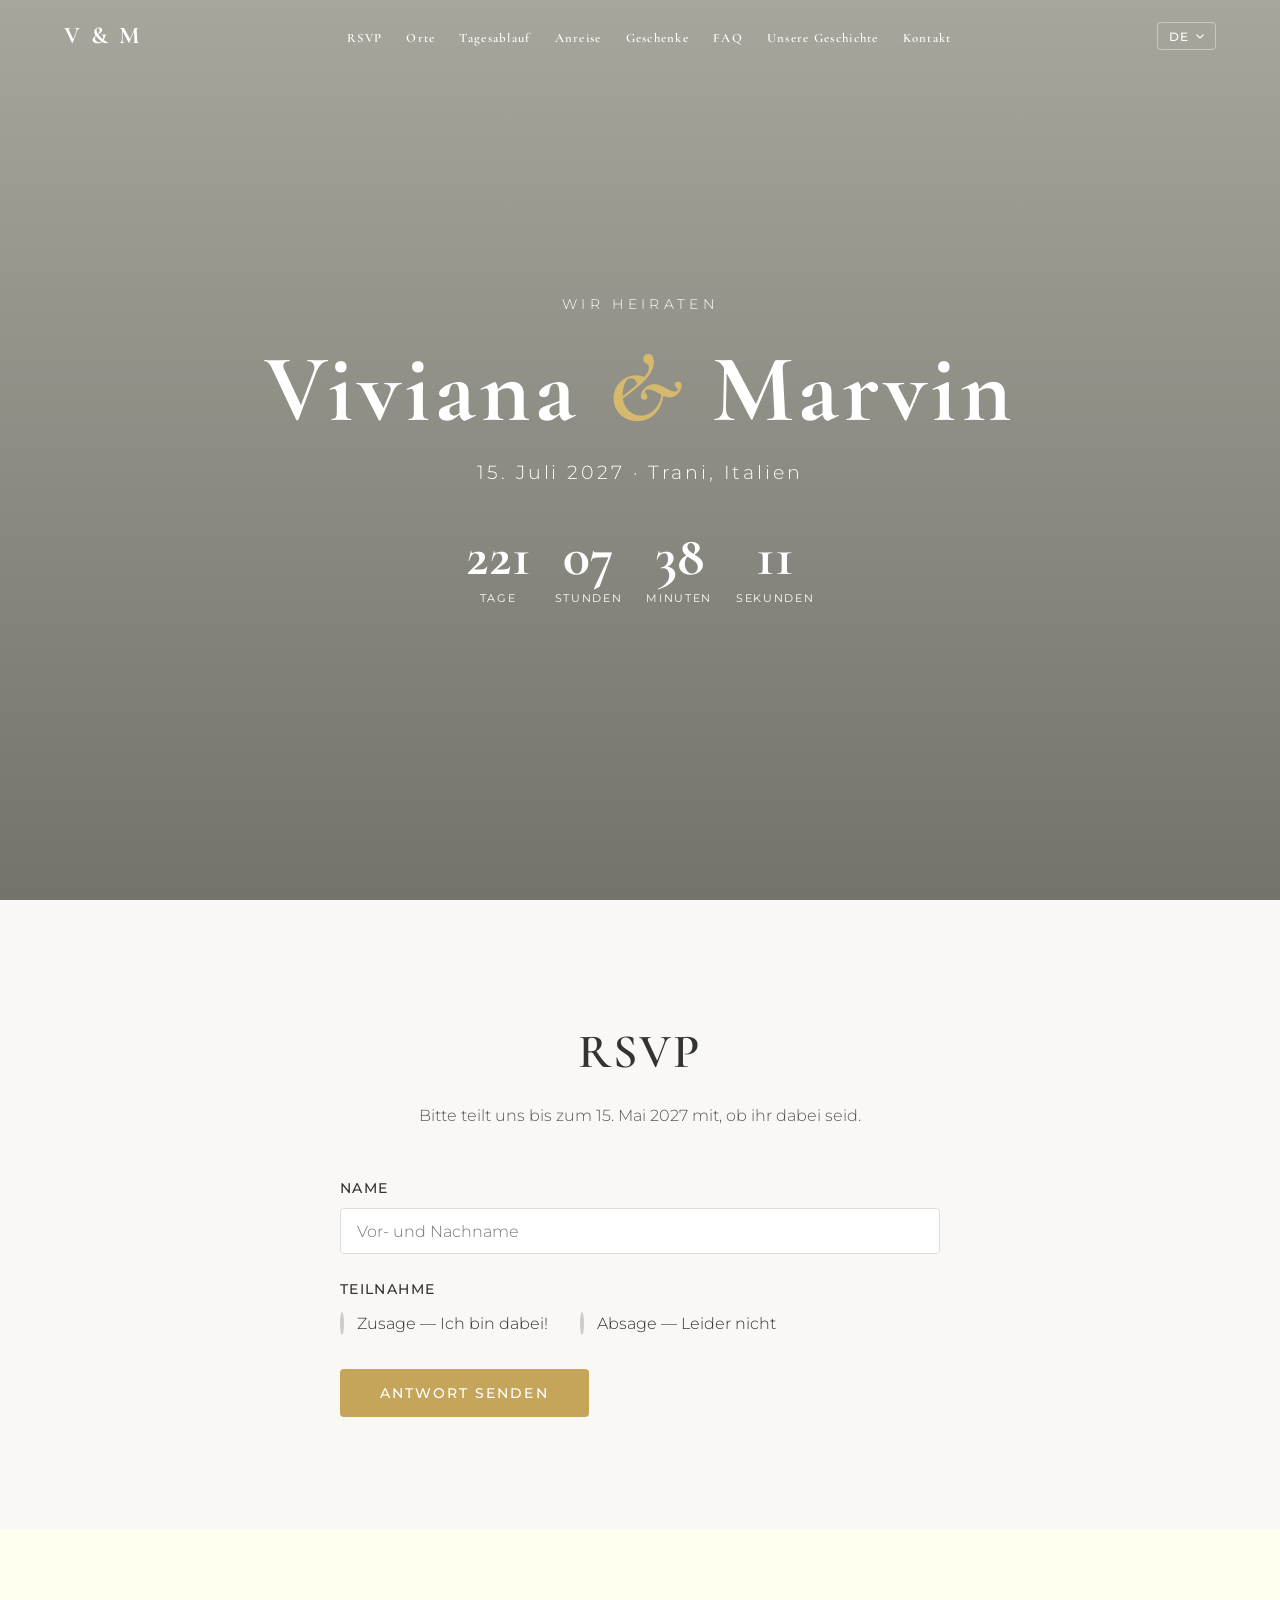
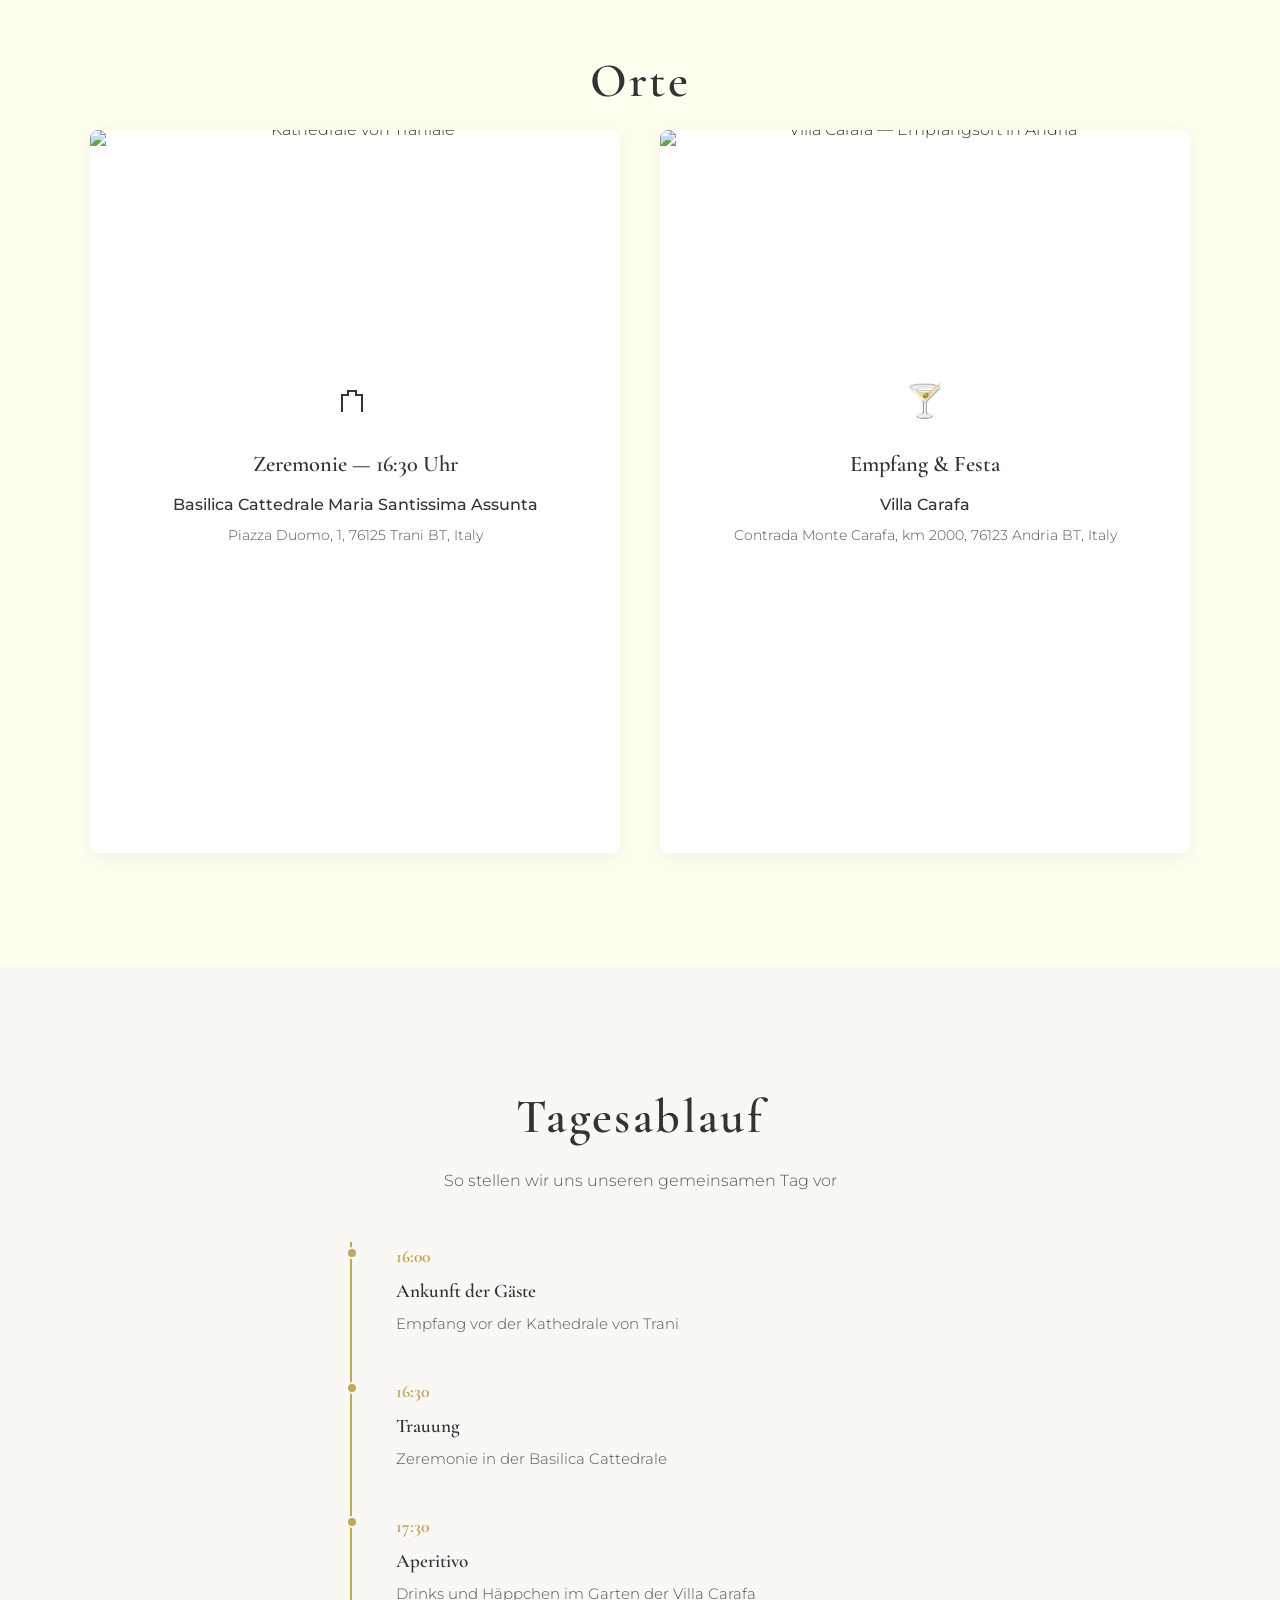
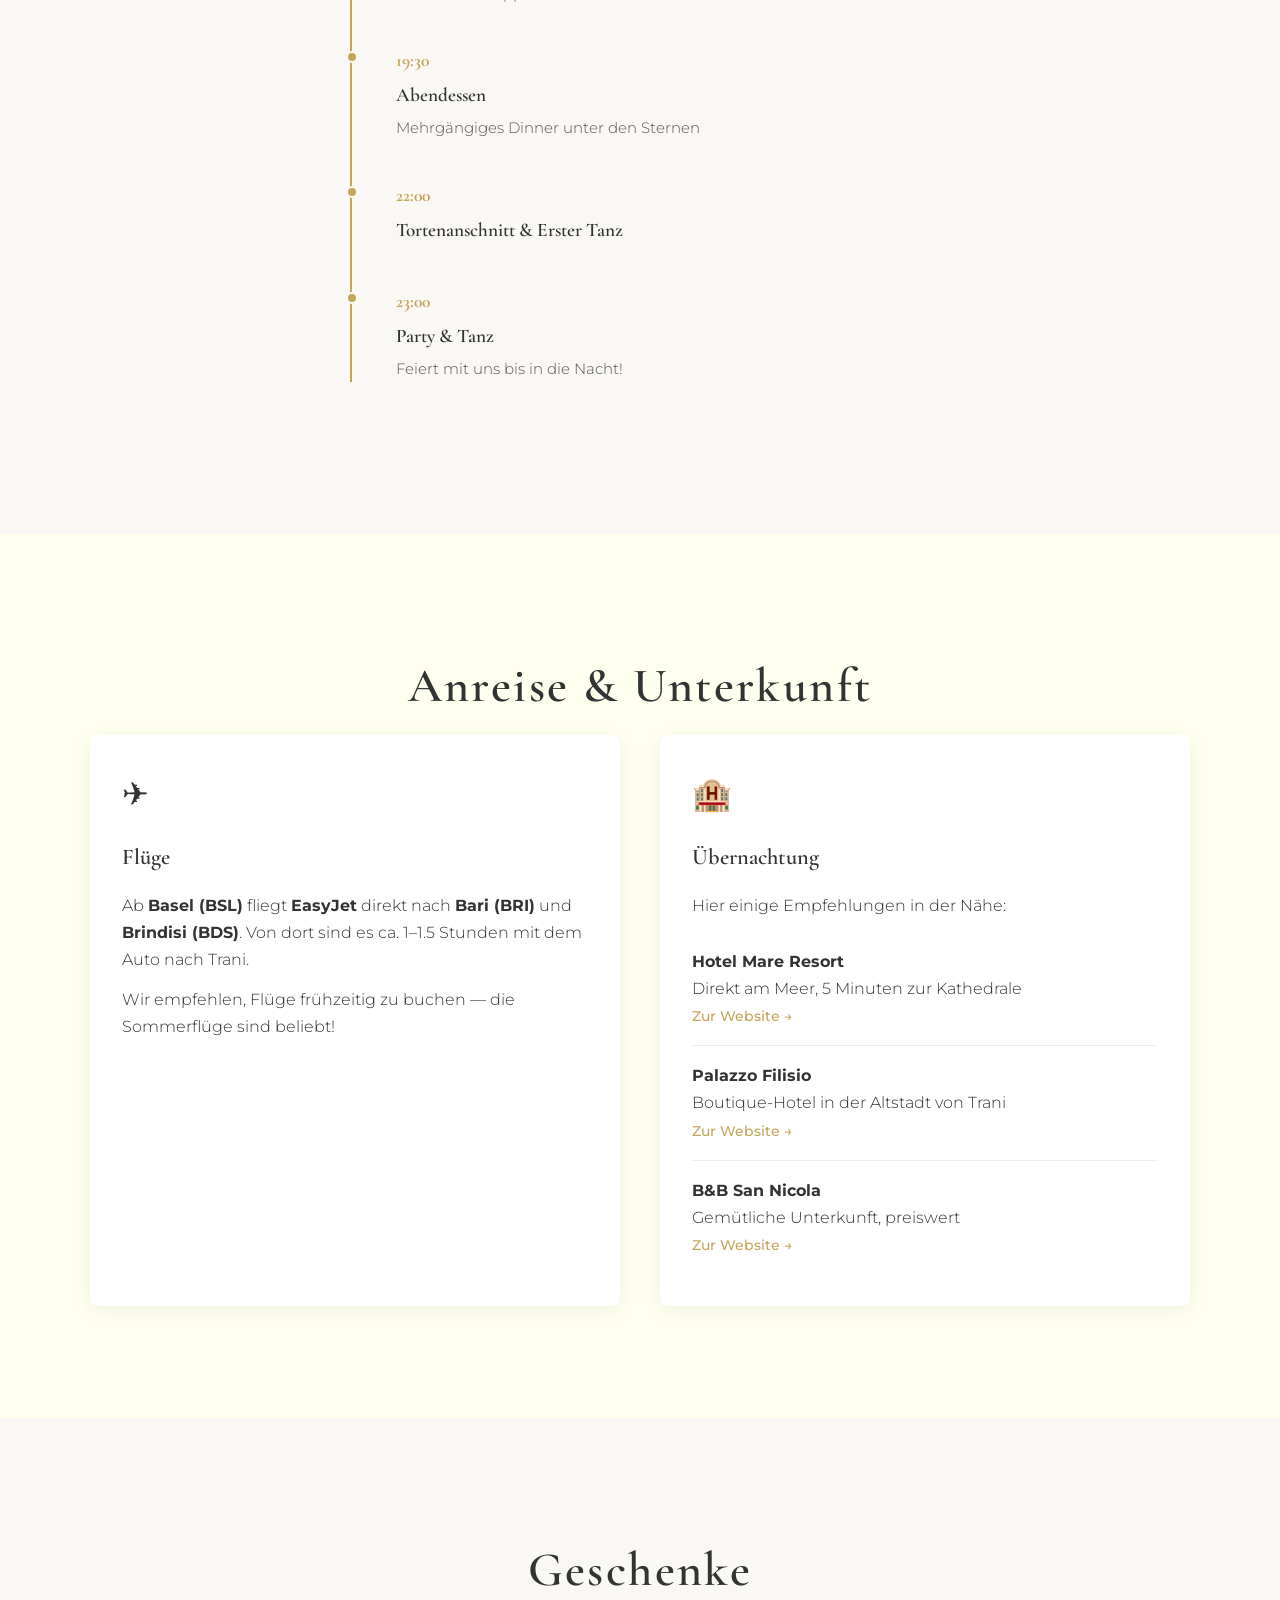
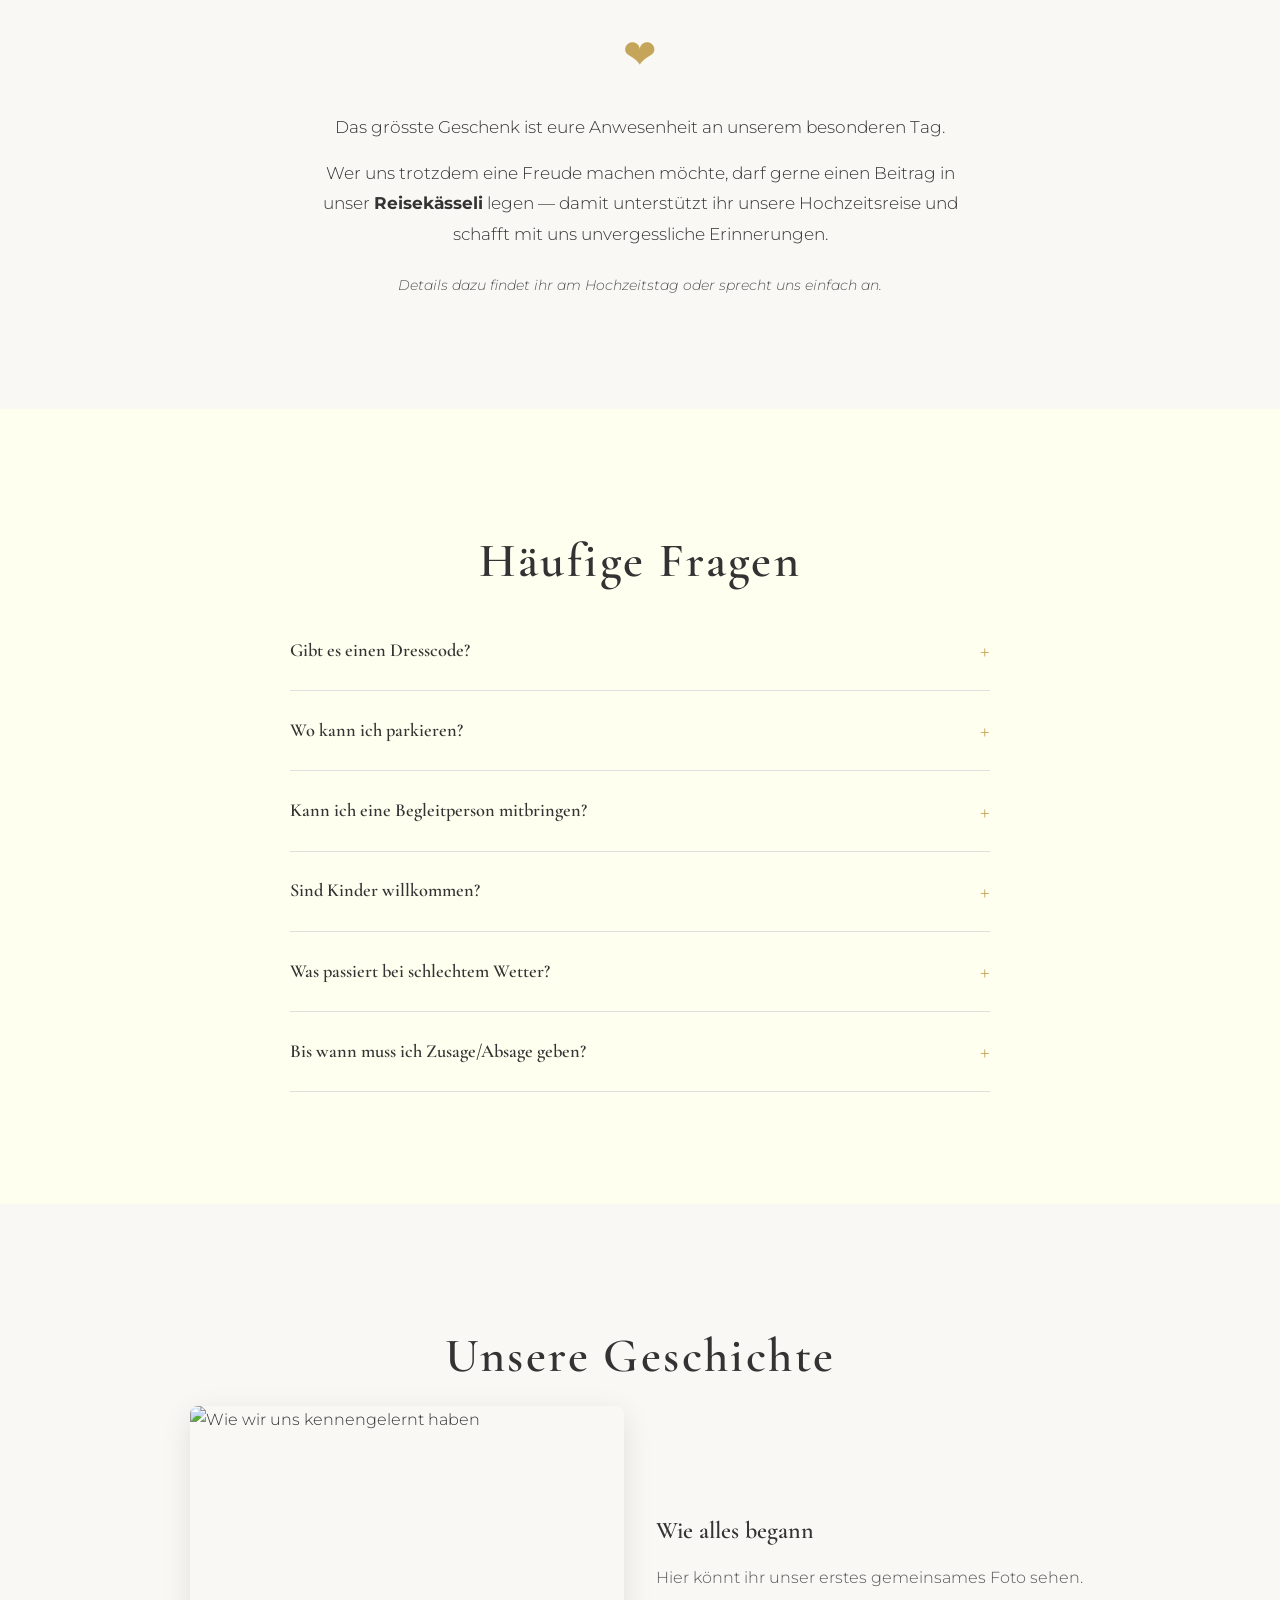
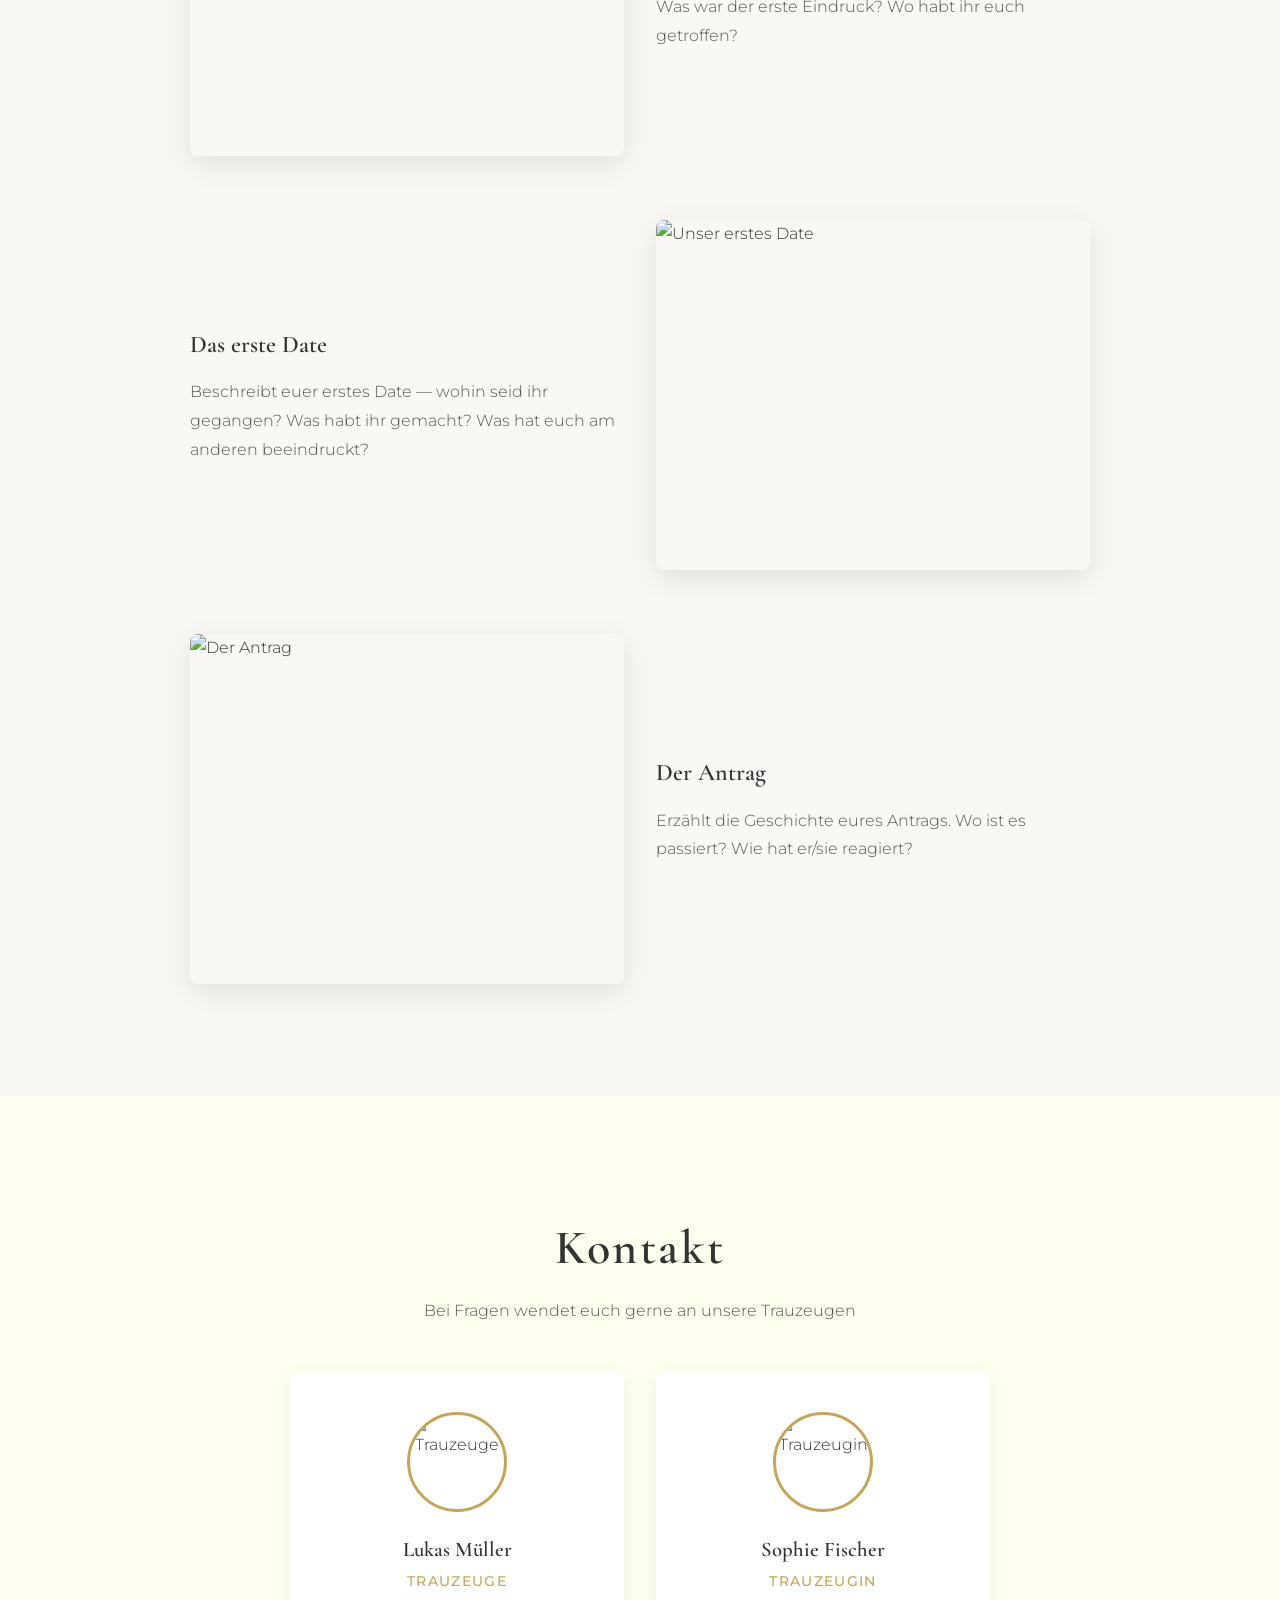
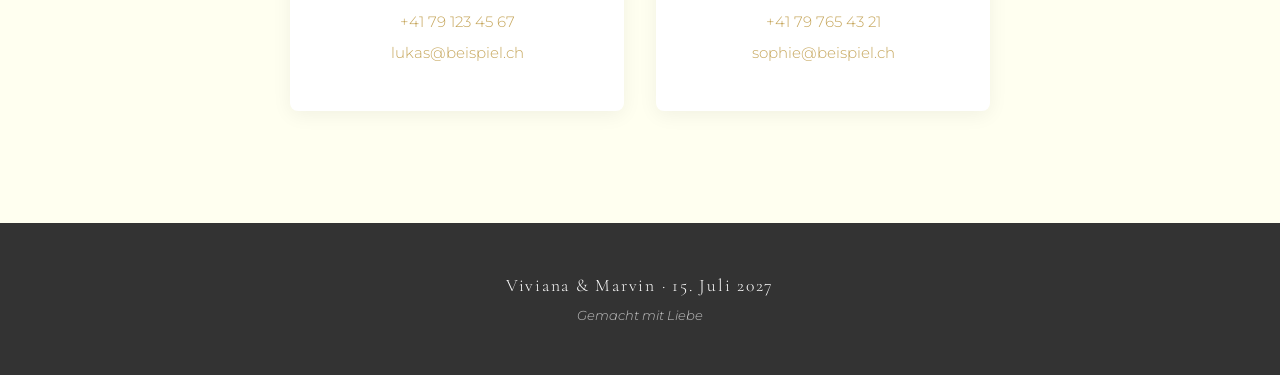
==== index.html @ 05e6b2a5 "first commit" ====
<!DOCTYPE html>
<!-- ==========================================================
     SPRACHUMSCHALTUNG (Language Switcher)

     So funktioniert es:
     1. data-lang="de" auf <html> → Deutsch ist aktiv
     2. Jeder Text hat zwei Versionen:
        <span class="lang-de">Deutsch</span>
        <span class="lang-it">Italiano</span>
     3. CSS zeigt nur die aktive Sprache (die andere ist display:none)
     4. Das Dropdown im Menü schaltet data-lang um (per JavaScript)

     ITALIAN_TEXT: Italienische Platzhalter sind mit diesem Kommentar
     markiert — passt sie mit euren echten Übersetzungen an.
     ========================================================== -->
<html lang="de-CH" data-lang="de">
<head>
  <meta charset="UTF-8">
  <meta name="viewport" content="width=device-width, initial-scale=1.0">
  <title>Viviana & Marvin — 15. Juli 2027</title>
  <meta name="description" content="Hochzeitseinladung von Viviana & Marvin — 15. Juli 2027 in Trani, Italien">

  <!-- Google Fonts -->
  <link rel="preconnect" href="https://fonts.googleapis.com">
  <link rel="preconnect" href="https://fonts.gstatic.com" crossorigin>
  <link href="https://fonts.googleapis.com/css2?family=Cormorant+Garamond:ital,wght@0,400;0,600;0,700;1,400&family=Montserrat:wght@300;400;500;600&display=swap" rel="stylesheet">

  <link rel="stylesheet" href="style.css">
</head>
<body>

  <!-- ==========================================================
       NAVIGATION
       Flexbox: Logo links | Sprachumschalter + Hamburger rechts.
       Auf Desktop: Logo links | Nav-Links Mitte | Sprachumschalter rechts.
       ========================================================== -->
  <nav class="navbar" id="navbar">
    <div class="nav-brand">
      <a href="#hero">V &amp; M</a>
    </div>

    <!-- Rechte Seite der Navbar: Sprachumschalter + Hamburger -->
    <div class="nav-right">

      <!-- ---- SPRACHUMSCHALTER (Language Dropdown) ----
           Ein elegantes Dropdown, das zwischen DE und IT wechselt.
           Das Dropdown öffnet sich per CSS (:hover / :focus-within). -->
      <div class="lang-switcher">
        <button class="lang-switcher-btn" aria-label="Sprache wählen" aria-expanded="false">
          <span class="lang-flag" id="current-lang-label">DE</span>
          <svg class="lang-chevron" width="10" height="6" viewBox="0 0 10 6" fill="none">
            <path d="M1 1L5 5L9 1" stroke="currentColor" stroke-width="1.5" stroke-linecap="round"/>
          </svg>
        </button>
        <ul class="lang-dropdown" role="listbox">
          <li role="option">
            <button class="lang-option" data-lang="de" aria-label="Deutsch">
              <span class="lang-option-label">Deutsch</span>
            </button>
          </li>
          <li role="option">
            <button class="lang-option" data-lang="it" aria-label="Italiano">
              <span class="lang-option-label">Italiano</span>
            </button>
          </li>
        </ul>
      </div>

      <!-- Hamburger-Button für Mobilgeräte -->
      <button class="nav-toggle" aria-label="Menü öffnen" aria-expanded="false">
        <span class="hamburger"></span>
      </button>
    </div>

    <ul class="nav-links">
      <li><a href="#rsvp">RSVP</a></li>
      <li>
        <a href="#location">
          <span class="lang-de">Orte</span>
          <span class="lang-it">Luoghi</span>
        </a>
      </li>
      <li>
        <a href="#tagesablauf">
          <span class="lang-de">Tagesablauf</span>
          <span class="lang-it">Programma</span>
        </a>
      </li>
      <li>
        <a href="#reise">
          <span class="lang-de">Anreise</span>
          <span class="lang-it">Viaggio</span>
        </a>
      </li>
      <li>
        <a href="#geschenke">
          <span class="lang-de">Geschenke</span>
          <span class="lang-it">Regali</span>
        </a>
      </li>
      <li><a href="#faq">FAQ</a></li>
      <li>
        <a href="#geschichte">
          <span class="lang-de">Unsere Geschichte</span>
          <span class="lang-it">La Nostra Storia</span>
        </a>
      </li>
      <li>
        <a href="#kontakt">
          <span class="lang-de">Kontakt</span>
          <span class="lang-it">Contatti</span>
        </a>
      </li>
    </ul>
  </nav>

  <!-- ==========================================================
       HERO & COUNTDOWN
       ========================================================== -->
  <header class="hero" id="hero">
    <!-- IMAGE: Lege euer Heldenbild unter images/hero.jpg ab (mind. 1920x1080px empfohlen) -->
    <div class="hero-overlay"></div>
    <div class="hero-content">
      <p class="hero-subtitle">
        <span class="lang-de">Wir heiraten</span>
        <span class="lang-it">Ci sposiamo</span>
      </p>
      <h1 class="hero-title">Viviana <span>&amp;</span> Marvin</h1>
      <p class="hero-date">
        <span class="lang-de">15. Juli 2027 &middot; Trani, Italien</span>
        <span class="lang-it">15 Luglio 2027 &middot; Trani, Italia</span>
      </p>

      <!-- Countdown-Timer -->
      <div class="countdown" id="countdown">
        <div class="countdown-item">
          <span class="countdown-number" id="days">000</span>
          <span class="countdown-label">
            <span class="lang-de">Tage</span>
            <span class="lang-it">Giorni</span>
          </span>
        </div>
        <div class="countdown-item">
          <span class="countdown-number" id="hours">00</span>
          <span class="countdown-label">
            <span class="lang-de">Stunden</span>
            <span class="lang-it">Ore</span>
          </span>
        </div>
        <div class="countdown-item">
          <span class="countdown-number" id="minutes">00</span>
          <span class="countdown-label">
            <span class="lang-de">Minuten</span>
            <span class="lang-it">Minuti</span>
          </span>
        </div>
        <div class="countdown-item">
          <span class="countdown-number" id="seconds">00</span>
          <span class="countdown-label">
            <span class="lang-de">Sekunden</span>
            <span class="lang-it">Secondi</span>
          </span>
        </div>
      </div>
    </div>
  </header>

  <!-- ==========================================================
       RSVP FORMULAR

       FORMSPREE-INTEGRATION:
       - Das Formular wird per AJAX an Formspree gesendet (kein Seitenneuladen)
       - Bei Erfolg: Formular wird durch eine Dankes-Nachricht ersetzt
       - Bei Fehler: Eine Fehlermeldung erscheint oberhalb des Formulars
       - Die Formspree-Bibliothek (@formspree/ajax) wird per CDN geladen
       ========================================================== -->
  <section class="section rsvp-section" id="rsvp">
    <div class="container">
      <h2 class="section-title">RSVP</h2>
      <p class="section-subtitle">
        <span class="lang-de">Bitte teilt uns bis zum 15. Mai 2027 mit, ob ihr dabei seid.</span>
        <span class="lang-it">Vi preghiamo di confermare la vostra presenza entro il 15 maggio 2027.</span>
      </p>

      <!-- Erfolgsmeldung: Wird nach erfolgreichem Absenden angezeigt (von Formspree SDK) -->
      <div class="rsvp-success" data-fs-success>
        <div class="rsvp-success-inner">
          <span class="rsvp-success-icon">&#10003;</span>
          <p>
            <span class="lang-de"><strong>Vielen Dank!</strong> Eure Antwort ist bei uns angekommen.</span>
            <span class="lang-it"><strong>Grazie mille!</strong> La vostra risposta è stata ricevuta.</span>
          </p>
          <p class="rsvp-success-sub">
            <span class="lang-de">Wir freuen uns auf euch!</span>
            <span class="lang-it">Non vediamo l'ora di vedervi!</span>
          </p>
        </div>
      </div>

      <!-- Fehlermeldung: Wird bei einem Sendefehler angezeigt (von Formspree SDK) -->
      <div class="rsvp-error" data-fs-error></div>

      <!-- FORMSPREE: Das id="rsvp-form" wird vom Formspree SDK verwendet.
           Kein action-Attribut nötig — die Bibliothek kümmert sich darum. -->
      <form class="rsvp-form" id="rsvp-form">
        <div class="form-group">
          <label for="guest-name">
            <span class="lang-de">Name</span>
            <span class="lang-it">Nome</span>
          </label>
          <input type="text" id="guest-name" name="name" data-fs-field required
            data-placeholder-de="Vor- und Nachname"
            data-placeholder-it="Nome e cognome"
            placeholder="Vor- und Nachname">
          <!-- Feld-Fehlermeldung (z.B. wenn Name fehlt) -->
          <span class="field-error" data-fs-error="name"></span>
        </div>

        <!-- Zusage / Absage -->
        <div class="form-group">
          <label>
            <span class="lang-de">Teilnahme</span>
            <span class="lang-it">Partecipazione</span>
          </label>
          <div class="radio-group">
            <label class="radio-label">
              <input type="radio" name="attendance" value="Zusage" required>
              <span class="radio-custom"></span>
              <span class="lang-de">Zusage — Ich bin dabei!</span>
              <span class="lang-it">Confermo — Ci sarò!</span>
            </label>
            <label class="radio-label">
              <input type="radio" name="attendance" value="Absage">
              <span class="radio-custom"></span>
              <span class="lang-de">Absage — Leider nicht</span>
              <span class="lang-it">Declino — Purtroppo no</span>
            </label>
          </div>
        </div>

        <!-- Menüwahl: nur sichtbar bei Zusage (per JavaScript) -->
        <div class="form-group conditional-fields" id="meal-fields">
          <label for="meal">
            <span class="lang-de">Menüwahl</span>
            <span class="lang-it">Scelta del menù</span>
          </label>
          <select id="meal" name="meal" data-fs-field>
            <option value="" disabled selected>
              Bitte wählen / Scegliere
            </option>
            <option value="Fleisch" data-label-de="Fleisch" data-label-it="Carne">Fleisch / Carne</option>
            <option value="Vegetarisch" data-label-de="Vegetarisch" data-label-it="Vegetariano">Vegetarisch / Vegetariano</option>
            <option value="Fisch" data-label-de="Fisch" data-label-it="Pesce">Fisch / Pesce</option>
          </select>
          <span class="field-error" data-fs-error="meal"></span>
        </div>

        <div class="form-group conditional-fields" id="allergy-fields">
          <label for="allergies">
            <span class="lang-de">Allergien / Unverträglichkeiten</span>
            <span class="lang-it">Allergie / Intolleranze</span>
          </label>
          <textarea id="allergies" name="allergies" rows="3" data-fs-field
            data-placeholder-de="z.B. Laktose, Gluten, Nüsse …"
            data-placeholder-it="Es. lattosio, glutine, noci …"
            placeholder="z.B. Laktose, Gluten, Nüsse …"></textarea>
          <span class="field-error" data-fs-error="allergies"></span>
        </div>

        <!-- FORMSPREE: data-fs-submit-btn wird während dem Senden deaktiviert -->
        <button type="submit" class="btn btn-primary" data-fs-submit-btn>
          <span class="lang-de">Antwort senden</span>
          <span class="lang-it">Invia risposta</span>
        </button>
      </form>
    </div>
  </section>

  <!-- ==========================================================
       LOCATION
       ========================================================== -->
  <section class="section location-section" id="location">
    <div class="container">
      <h2 class="section-title">
        <span class="lang-de">Orte</span>
        <span class="lang-it">Luoghi</span>
      </h2>

      <div class="locations-grid">

        <!-- Zeremonie -->
        <div class="location-card">
          <div class="location-image">
            <img src="images/Die Kathedralevon_Trani.jpg" alt="Kathedrale von Traniale" loading="lazy">
          </div>
          <div class="location-icon">&#9963;</div>
          <h3>
            <span class="lang-de">Zeremonie — 16:30 Uhr</span>
            <span class="lang-it">Cerimonia — ore 16:30</span>
          </h3>
          <p class="location-name">Basilica Cattedrale Maria Santissima Assunta</p>
          <p class="location-address">Piazza Duomo, 1, 76125 Trani BT, Italy</p>
          <div class="map-container">
            <iframe
              src="https://www.google.com/maps/embed?pb=!1m18!1m12!1m3!1d36072.38596536503!2d16.381452495380987!3d41.282222856511275!2m3!1f0!2f0!3f0!3m2!1i1024!2i768!4f13.1!3m3!1m2!1s0x1338040b58cc7ce3%3A0x880f0c96b60233ee!2sKathedrale%20von%20Trani!5e1!3m2!1sde!2sch!4v1774987056075!5m2!1sde!2sch" width="600" height="450" style="border:0;" allowfullscreen="" loading="lazy" referrerpolicy="no-referrer-when-downgrade"
              width="100%" height="250" style="border:0;" allowfullscreen="" loading="lazy"
              referrerpolicy="no-referrer-when-downgrade"
              title="Karte: Kathedrale von Trani — Piazza Duomo, 1, 76125 Trani BT, Italy">
            </iframe>
          </div>
        </div>

        <!-- Empfang -->
        <div class="location-card">
          <div class="location-image">
            <img src="images/Villa-Carafa-Apulia.jpg" alt="Villa Carafa — Empfangsort in Andria" loading="lazy">
          </div>
          <div class="location-icon">&#127864;</div>
          <h3>
            <span class="lang-de">Empfang &amp; Festa</span>
            <span class="lang-it">Ricevimento &amp; Festa</span>
          </h3>
          <p class="location-name">Villa Carafa</p>
          <p class="location-address">Contrada Monte Carafa, km 2000, 76123 Andria BT, Italy</p>
          <div class="map-container">
            <iframe
              src="https://www.google.com/maps/embed?pb=!1m18!1m12!1m3!1d36132.15496158362!2d16.07610916672714!3d41.17397709683162!2m3!1f0!2f0!3f0!3m2!1i1024!2i768!4f13.1!3m3!1m2!1s0x13383f3e3027d02d%3A0x82f42f15c3759f21!2sVilla%20Carafa!5e1!3m2!1sde!2sch!4v1774986946491!5m2!1sde!2sch" width="600" height="450" style="border:0;" allowfullscreen="" loading="lazy" referrerpolicy="no-referrer-when-downgrade"
              width="100%" height="250" style="border:0;" allowfullscreen="" loading="lazy"
              referrerpolicy="no-referrer-when-downgrade"
              title="Karte: Villa Carafa — Contrada Monte Carafa, km 2000, 76123 Andria BT, Italy">
            </iframe>
          </div>
        </div>

      </div>
    </div>
  </section>

  <!-- ==========================================================
       TAGESABLAUF (Itinerary)
       ========================================================== -->
  <section class="section timeline-section" id="tagesablauf">
    <div class="container">
      <h2 class="section-title">
        <span class="lang-de">Tagesablauf</span>
        <span class="lang-it">Programma della Giornata</span>
      </h2>
      <p class="section-subtitle">
        <span class="lang-de">So stellen wir uns unseren gemeinsamen Tag vor</span>
        <!-- ITALIAN_TEXT: Übersetzung anpassen -->
        <span class="lang-it">Ecco come immaginiamo la nostra giornata insieme</span>
      </p>

      <div class="timeline">

        <div class="timeline-item">
          <div class="timeline-time">16:00</div>
          <div class="timeline-dot"></div>
          <div class="timeline-content">
            <h3>
              <span class="lang-de">Ankunft der Gäste</span>
              <span class="lang-it">Arrivo degli ospiti</span>
            </h3>
            <p>
              <span class="lang-de">Empfang vor der Kathedrale von Trani</span>
              <span class="lang-it">Accoglienza davanti alla Cattedrale di Trani</span>
            </p>
          </div>
        </div>

        <div class="timeline-item">
          <div class="timeline-time">16:30</div>
          <div class="timeline-dot"></div>
          <div class="timeline-content">
            <h3>
              <span class="lang-de">Trauung</span>
              <span class="lang-it">Cerimonia</span>
            </h3>
            <p>
              <span class="lang-de">Zeremonie in der Basilica Cattedrale</span>
              <span class="lang-it">Cerimonia nella Basilica Cattedrale</span>
            </p>
          </div>
        </div>

        <div class="timeline-item">
          <div class="timeline-time">17:30</div>
          <div class="timeline-dot"></div>
          <div class="timeline-content">
            <h3>Aperitivo</h3>
            <p>
              <span class="lang-de">Drinks und Häppchen im Garten der Villa Carafa</span>
              <span class="lang-it">Drink e stuzzichini nel giardino di Villa Carafa</span>
            </p>
          </div>
        </div>

        <div class="timeline-item">
          <div class="timeline-time">19:30</div>
          <div class="timeline-dot"></div>
          <div class="timeline-content">
            <h3>
              <span class="lang-de">Abendessen</span>
              <span class="lang-it">Cena</span>
            </h3>
            <p>
              <span class="lang-de">Mehrgängiges Dinner unter den Sternen</span>
              <span class="lang-it">Cena a più portate sotto le stelle</span>
            </p>
          </div>
        </div>

        <div class="timeline-item">
          <div class="timeline-time">22:00</div>
          <div class="timeline-dot"></div>
          <div class="timeline-content">
            <h3>
              <span class="lang-de">Tortenanschnitt &amp; Erster Tanz</span>
              <span class="lang-it">Taglio della torta &amp; Primo ballo</span>
            </h3>
            <p><!-- DETAIL: Beschreibung anpassen --></p>
          </div>
        </div>

        <div class="timeline-item">
          <div class="timeline-time">23:00</div>
          <div class="timeline-dot"></div>
          <div class="timeline-content">
            <h3>
              <span class="lang-de">Party &amp; Tanz</span>
              <span class="lang-it">Festa &amp; Ballo</span>
            </h3>
            <p>
              <span class="lang-de">Feiert mit uns bis in die Nacht!</span>
              <span class="lang-it">Festeggiate con noi fino a tarda notte!</span>
            </p>
          </div>
        </div>

      </div>
    </div>
  </section>

  <!-- ==========================================================
       REISE & UNTERKUNFT (Travel & Stay)
       ========================================================== -->
  <section class="section travel-section" id="reise">
    <div class="container">
      <h2 class="section-title">
        <span class="lang-de">Anreise &amp; Unterkunft</span>
        <span class="lang-it">Viaggio &amp; Alloggio</span>
      </h2>

      <div class="travel-grid">

        <!-- Flüge -->
        <div class="travel-card">
          <div class="travel-icon">&#9992;</div>
          <h3>
            <span class="lang-de">Flüge</span>
            <span class="lang-it">Voli</span>
          </h3>
          <div class="lang-de">
            <p>
              Ab <strong>Basel (BSL)</strong> fliegt <strong>EasyJet</strong> direkt nach
              <strong>Bari (BRI)</strong> und <strong>Brindisi (BDS)</strong>.
              Von dort sind es ca. 1–1.5 Stunden mit dem Auto nach Trani.
            </p>
            <p>
              Wir empfehlen, Flüge frühzeitig zu buchen — die Sommerflüge sind beliebt!
            </p>
          </div>
          <!-- ITALIAN_TEXT: Übersetzung anpassen -->
          <div class="lang-it">
            <p>
              Da <strong>Basilea (BSL)</strong>, <strong>EasyJet</strong> vola direttamente a
              <strong>Bari (BRI)</strong> e <strong>Brindisi (BDS)</strong>.
              Da lì, Trani dista circa 1–1,5 ore in auto.
            </p>
            <p>
              Vi consigliamo di prenotare i voli in anticipo — i voli estivi sono molto richiesti!
            </p>
          </div>
        </div>

        <!-- Hotels -->
        <div class="travel-card">
          <div class="travel-icon">&#127976;</div>
          <h3>
            <span class="lang-de">Übernachtung</span>
            <span class="lang-it">Alloggio</span>
          </h3>
          <p>
            <span class="lang-de">Hier einige Empfehlungen in der Nähe:</span>
            <!-- ITALIAN_TEXT: Übersetzung anpassen -->
            <span class="lang-it">Ecco alcuni suggerimenti nelle vicinanze:</span>
          </p>
          <ul class="hotel-list">
            <!-- HOTEL_1: Name, Link und Details anpassen -->
            <li>
              <strong>Hotel Mare Resort</strong><br>
              <span class="lang-de">Direkt am Meer, 5 Minuten zur Kathedrale</span>
              <span class="lang-it">Direttamente sul mare, 5 minuti dalla Cattedrale</span><br>
              <a href="#" target="_blank" rel="noopener">
                <span class="lang-de">Zur Website &rarr;</span>
                <span class="lang-it">Sito web &rarr;</span>
              </a>
            </li>
            <!-- HOTEL_2: Name, Link und Details anpassen -->
            <li>
              <strong>Palazzo Filisio</strong><br>
              <span class="lang-de">Boutique-Hotel in der Altstadt von Trani</span>
              <span class="lang-it">Boutique hotel nel centro storico di Trani</span><br>
              <a href="#" target="_blank" rel="noopener">
                <span class="lang-de">Zur Website &rarr;</span>
                <span class="lang-it">Sito web &rarr;</span>
              </a>
            </li>
            <!-- HOTEL_3: Name, Link und Details anpassen -->
            <li>
              <strong>B&amp;B San Nicola</strong><br>
              <span class="lang-de">Gemütliche Unterkunft, preiswert</span>
              <span class="lang-it">Alloggio accogliente ed economico</span><br>
              <a href="#" target="_blank" rel="noopener">
                <span class="lang-de">Zur Website &rarr;</span>
                <span class="lang-it">Sito web &rarr;</span>
              </a>
            </li>
          </ul>
        </div>

      </div>
    </div>
  </section>

  <!-- ==========================================================
       GESCHENKE (Gifts / Reisekässeli)
       ========================================================== -->
  <section class="section gifts-section" id="geschenke">
    <div class="container">
      <h2 class="section-title">
        <span class="lang-de">Geschenke</span>
        <span class="lang-it">Regali</span>
      </h2>
      <div class="gifts-content">
        <div class="gifts-icon">&#10084;</div>
        <p class="gifts-text">
          <span class="lang-de">Das grösste Geschenk ist eure Anwesenheit an unserem besonderen Tag.</span>
          <!-- ITALIAN_TEXT: Übersetzung anpassen -->
          <span class="lang-it">Il regalo più grande è la vostra presenza nel nostro giorno speciale.</span>
        </p>
        <p class="gifts-text">
          <span class="lang-de">
            Wer uns trotzdem eine Freude machen möchte, darf gerne einen Beitrag
            in unser <strong>Reisekässeli</strong> legen — damit unterstützt ihr
            unsere Hochzeitsreise und schafft mit uns unvergessliche Erinnerungen.
          </span>
          <!-- ITALIAN_TEXT: Übersetzung anpassen -->
          <span class="lang-it">
            Se desiderate comunque farci un regalo, potete contribuire al nostro
            <strong>fondo viaggio di nozze</strong> — ci aiuterete a creare
            ricordi indimenticabili durante la nostra luna di miele.
          </span>
        </p>
        <!-- BANK_DETAILS: Falls gewünscht, Bankdaten oder PayPal-Link hier ergänzen -->
        <p class="gifts-note">
          <span class="lang-de">Details dazu findet ihr am Hochzeitstag oder sprecht uns einfach an.</span>
          <!-- ITALIAN_TEXT: Übersetzung anpassen -->
          <span class="lang-it">Troverete i dettagli il giorno del matrimonio o parlatene direttamente con noi.</span>
        </p>
      </div>
    </div>
  </section>

  <!-- ==========================================================
       FAQ — Akkordeon
       ========================================================== -->
  <section class="section faq-section" id="faq">
    <div class="container">
      <h2 class="section-title">
        <span class="lang-de">Häufige Fragen</span>
        <span class="lang-it">Domande Frequenti</span>
      </h2>

      <div class="faq-list">

        <details class="faq-item">
          <summary>
            <span class="lang-de">Gibt es einen Dresscode?</span>
            <span class="lang-it">C'è un dress code?</span>
          </summary>
          <div class="faq-answer">
            <p class="lang-de">
              Wir freuen uns über elegante Sommerkleidung. Denkt an die italienische Hitze
              — leichte Stoffe und bequeme Schuhe sind empfohlen. Bitte vermeidet Weiss
              und Cremefarben (das ist der Braut vorbehalten!).
            </p>
            <!-- ITALIAN_TEXT: Übersetzung anpassen -->
            <p class="lang-it">
              Vi invitiamo a indossare un abbigliamento elegante estivo. Ricordate il caldo
              italiano — tessuti leggeri e scarpe comode sono consigliati. Per favore evitate
              il bianco e il panna (riservati alla sposa!).
            </p>
          </div>
        </details>

        <details class="faq-item">
          <summary>
            <span class="lang-de">Wo kann ich parkieren?</span>
            <span class="lang-it">Dove posso parcheggiare?</span>
          </summary>
          <div class="faq-answer">
            <p class="lang-de">
              Bei der Kathedrale gibt es öffentliche Parkplätze in der Nähe.
              Zur Villa Carafa steht ein privater Parkplatz zur Verfügung.
            </p>
            <!-- ITALIAN_TEXT: Übersetzung anpassen -->
            <p class="lang-it">
              Vicino alla Cattedrale ci sono parcheggi pubblici nelle vicinanze.
              A Villa Carafa è disponibile un parcheggio privato.
            </p>
          </div>
        </details>

        <details class="faq-item">
          <summary>
            <span class="lang-de">Kann ich eine Begleitperson mitbringen?</span>
            <span class="lang-it">Posso portare un accompagnatore?</span>
          </summary>
          <div class="faq-answer">
            <p class="lang-de">
              Auf eurer Einladung ist vermerkt, ob ein «Plus One» eingeladen ist.
              Bei Fragen sprecht uns bitte direkt an.
            </p>
            <!-- ITALIAN_TEXT: Übersetzung anpassen -->
            <p class="lang-it">
              Sul vostro invito è indicato se è previsto un «Plus One».
              Per domande, non esitate a contattarci direttamente.
            </p>
          </div>
        </details>

        <details class="faq-item">
          <summary>
            <span class="lang-de">Sind Kinder willkommen?</span>
            <span class="lang-it">I bambini sono benvenuti?</span>
          </summary>
          <div class="faq-answer">
            <p class="lang-de">
              Selbstverständlich! Kinder sind herzlich willkommen. Bitte gebt uns
              im RSVP-Formular Bescheid, damit wir planen können.
            </p>
            <!-- ITALIAN_TEXT: Übersetzung anpassen -->
            <p class="lang-it">
              Certamente! I bambini sono i benvenuti. Vi preghiamo di comunicarcelo
              nel modulo RSVP, in modo da poter organizzare al meglio.
            </p>
          </div>
        </details>

        <details class="faq-item">
          <summary>
            <span class="lang-de">Was passiert bei schlechtem Wetter?</span>
            <span class="lang-it">Cosa succede in caso di maltempo?</span>
          </summary>
          <div class="faq-answer">
            <p class="lang-de">
              Die Villa Carafa verfügt über überdachte Bereiche — die Feier findet
              bei jedem Wetter statt. Im Juli ist Regen in Apulien aber sehr selten!
            </p>
            <!-- ITALIAN_TEXT: Übersetzung anpassen -->
            <p class="lang-it">
              Villa Carafa dispone di aree coperte — la festa si svolgerà con qualsiasi
              tempo. A luglio la pioggia in Puglia è comunque molto rara!
            </p>
          </div>
        </details>

        <details class="faq-item">
          <summary>
            <span class="lang-de">Bis wann muss ich Zusage/Absage geben?</span>
            <span class="lang-it">Entro quando devo confermare?</span>
          </summary>
          <div class="faq-answer">
            <p class="lang-de">
              Bitte meldet euch bis spätestens <strong>15. Mai 2027</strong> über unser
              <a href="#rsvp">RSVP-Formular</a> an.
            </p>
            <!-- ITALIAN_TEXT: Übersetzung anpassen -->
            <p class="lang-it">
              Vi preghiamo di rispondere entro il <strong>15 maggio 2027</strong> tramite il nostro
              <a href="#rsvp">modulo RSVP</a>.
            </p>
          </div>
        </details>

      </div>
    </div>
  </section>

  <!-- ==========================================================
       UNSERE GESCHICHTE (Our Story)
       ========================================================== -->
  <section class="section story-section" id="geschichte">
    <div class="container">
      <h2 class="section-title">
        <span class="lang-de">Unsere Geschichte</span>
        <span class="lang-it">La Nostra Storia</span>
      </h2>

      <div class="story-timeline">

        <div class="story-item">
          <div class="story-image">
            <!-- IMAGE: Euer Kennenlern-Foto unter images/story-1.jpg ablegen -->
            <img src="images/story-1.jpg" alt="Wie wir uns kennengelernt haben" loading="lazy">
          </div>
          <div class="story-text">
            <h3>
              <span class="lang-de">Wie alles begann</span>
              <span class="lang-it">Come tutto è iniziato</span>
            </h3>
            <p class="story-date-label"><!-- DATE: z.B. "Sommer 2020" / "Estate 2020" --></p>
            <p>
              <span class="lang-de">
                <!-- STORY_TEXT: Eure persönliche Geschichte hier erzählen -->
                Hier könnt ihr unser erstes gemeinsames Foto sehen.
                Was war der erste Eindruck? Wo habt ihr euch getroffen?
              </span>
              <!-- ITALIAN_TEXT: Übersetzung anpassen -->
              <span class="lang-it">
                Qui potete raccontare come vi siete conosciuti.
                Qual è stata la prima impressione? Dove vi siete incontrati?
              </span>
            </p>
          </div>
        </div>

        <div class="story-item story-item--reverse">
          <div class="story-image">
            <!-- IMAGE: Ein weiteres Foto unter images/story-2.jpg ablegen -->
            <img src="images/story-2.jpg" alt="Unser erstes Date" loading="lazy">
          </div>
          <div class="story-text">
            <h3>
              <span class="lang-de">Das erste Date</span>
              <span class="lang-it">Il primo appuntamento</span>
            </h3>
            <p class="story-date-label"><!-- DATE: z.B. "Oktober 2020" / "Ottobre 2020" --></p>
            <p>
              <span class="lang-de">
                Beschreibt euer erstes Date — wohin seid ihr gegangen?
                Was habt ihr gemacht? Was hat euch am anderen beeindruckt?
              </span>
              <!-- ITALIAN_TEXT: Übersetzung anpassen -->
              <span class="lang-it">
                Descrivete il vostro primo appuntamento — dove siete andati?
                Cosa avete fatto? Cosa vi ha colpito dell'altro?
              </span>
            </p>
          </div>
        </div>

        <div class="story-item">
          <div class="story-image">
            <!-- IMAGE: Verlobungsfoto unter images/story-3.jpg ablegen -->
            <img src="images/Antrag.png" alt="Der Antrag" loading="lazy">
          </div>
          <div class="story-text">
            <h3>
              <span class="lang-de">Der Antrag</span>
              <span class="lang-it">La Proposta</span>
            </h3>
            <p class="story-date-label"><!-- DATE: z.B. "Dezember 2025" / "Dicembre 2025" --></p>
            <p>
              <span class="lang-de">
                Erzählt die Geschichte eures Antrags. Wo ist es passiert?
                Wie hat er/sie reagiert?
              </span>
              <!-- ITALIAN_TEXT: Übersetzung anpassen -->
              <span class="lang-it">
                Raccontate la storia della proposta. Dove è successo?
                Come ha reagito?
              </span>
            </p>
          </div>
        </div>

      </div>
    </div>
  </section>

  <!-- ==========================================================
       KONTAKT (Trauzeugen)
       ========================================================== -->
  <section class="section contact-section" id="kontakt">
    <div class="container">
      <h2 class="section-title">
        <span class="lang-de">Kontakt</span>
        <span class="lang-it">Contatti</span>
      </h2>
      <p class="section-subtitle">
        <span class="lang-de">Bei Fragen wendet euch gerne an unsere Trauzeugen</span>
        <!-- ITALIAN_TEXT: Übersetzung anpassen -->
        <span class="lang-it">Per domande, rivolgetevi ai nostri testimoni</span>
      </p>

      <div class="contact-grid">

        <!-- TRAUZEUGE: Name und Kontaktdaten anpassen -->
        <div class="contact-card">
          <div class="contact-avatar">
            <img src="images/trauzeuge.jpg" alt="Trauzeuge" loading="lazy">
          </div>
          <h3><!-- NAME -->Lukas Müller</h3>
          <p class="contact-role">
            <span class="lang-de">Trauzeuge</span>
            <span class="lang-it">Testimone dello Sposo</span>
          </p>
          <p><a href="tel:+41791234567">+41 79 123 45 67</a></p>
          <p><a href="mailto:lukas@beispiel.ch">lukas@beispiel.ch</a></p>
        </div>

        <!-- TRAUZEUGIN: Name und Kontaktdaten anpassen -->
        <div class="contact-card">
          <div class="contact-avatar">
            <img src="images/trauzeugin.jpg" alt="Trauzeugin" loading="lazy">
          </div>
          <h3><!-- NAME -->Sophie Fischer</h3>
          <p class="contact-role">
            <span class="lang-de">Trauzeugin</span>
            <span class="lang-it">Testimone della Sposa</span>
          </p>
          <p><a href="tel:+41797654321">+41 79 765 43 21</a></p>
          <p><a href="mailto:sophie@beispiel.ch">sophie@beispiel.ch</a></p>
        </div>

      </div>
    </div>
  </section>

  <!-- ==========================================================
       FOOTER
       ========================================================== -->
  <footer class="footer">
    <p>Viviana &amp; Marvin &middot; 15. Juli 2027</p>
    <p class="footer-note">
      <span class="lang-de">Gemacht mit Liebe</span>
      <span class="lang-it">Fatto con amore</span>
    </p>
  </footer>

  <!-- ==========================================================
       JAVASCRIPT
       - Sprachumschalter (Language Switcher)
       - Countdown-Timer
       - Mobile Navigation
       - RSVP bedingte Felder
       - Navbar-Hintergrund beim Scrollen
       ========================================================== -->
  <script>
    // ============================================================
    // SPRACHUMSCHALTER (Language Switcher)
    //
    // So funktioniert es:
    // 1. Klick auf eine Sprache im Dropdown
    // 2. data-lang auf <html> wird geändert (z.B. "de" → "it")
    // 3. CSS-Regel zeigt/versteckt die passenden .lang-de / .lang-it Elemente
    // 4. Platzhalter-Texte in Formularen werden aktualisiert
    // 5. Die Wahl wird in localStorage gespeichert (bleibt beim Neuladen erhalten)
    // ============================================================

    const htmlEl           = document.documentElement;
    const langOptions      = document.querySelectorAll('.lang-option');
    const currentLangLabel = document.getElementById('current-lang-label');
    const langSwitcherBtn  = document.querySelector('.lang-switcher-btn');
    const langDropdown     = document.querySelector('.lang-dropdown');

    // Sprache aus localStorage laden (falls vorhanden)
    const savedLang = localStorage.getItem('wedding-lang');
    if (savedLang && (savedLang === 'de' || savedLang === 'it')) {
      setLanguage(savedLang);
    }

    function setLanguage(lang) {
      // 1. data-lang auf <html> setzen — CSS kümmert sich um den Rest
      htmlEl.setAttribute('data-lang', lang);
      htmlEl.setAttribute('lang', lang === 'de' ? 'de-CH' : 'it');

      // 2. Label im Dropdown-Button aktualisieren
      currentLangLabel.textContent = lang.toUpperCase();

      // 3. Platzhalter in Formularfeldern aktualisieren
      document.querySelectorAll('[data-placeholder-' + lang + ']').forEach(el => {
        el.placeholder = el.getAttribute('data-placeholder-' + lang);
      });

      // 4. In localStorage speichern
      localStorage.setItem('wedding-lang', lang);
    }

    // Klick auf eine Sprach-Option
    langOptions.forEach(option => {
      option.addEventListener('click', () => {
        setLanguage(option.getAttribute('data-lang'));
        langDropdown.classList.remove('lang-dropdown-open');
        langSwitcherBtn.setAttribute('aria-expanded', 'false');
      });
    });

    // Dropdown öffnen/schliessen
    langSwitcherBtn.addEventListener('click', (e) => {
      e.stopPropagation();
      const isOpen = langDropdown.classList.toggle('lang-dropdown-open');
      langSwitcherBtn.setAttribute('aria-expanded', isOpen);
    });

    // Dropdown schliessen, wenn ausserhalb geklickt wird
    document.addEventListener('click', () => {
      langDropdown.classList.remove('lang-dropdown-open');
      langSwitcherBtn.setAttribute('aria-expanded', 'false');
    });


    // ---- COUNTDOWN-TIMER ----
    const weddingDate = new Date('2027-07-15T16:30:00+02:00');

    function updateCountdown() {
      const now = new Date();
      const diff = weddingDate - now;

      if (diff <= 0) {
        const lang = htmlEl.getAttribute('data-lang');
        document.getElementById('countdown').innerHTML =
          lang === 'it'
            ? '<p class="countdown-message">Oggi è il grande giorno!</p>'
            : '<p class="countdown-message">Heute ist der grosse Tag!</p>';
        return;
      }

      const days    = Math.floor(diff / (1000 * 60 * 60 * 24));
      const hours   = Math.floor((diff % (1000 * 60 * 60 * 24)) / (1000 * 60 * 60));
      const minutes = Math.floor((diff % (1000 * 60 * 60)) / (1000 * 60));
      const seconds = Math.floor((diff % (1000 * 60)) / 1000);

      document.getElementById('days').textContent    = String(days).padStart(3, '0');
      document.getElementById('hours').textContent   = String(hours).padStart(2, '0');
      document.getElementById('minutes').textContent = String(minutes).padStart(2, '0');
      document.getElementById('seconds').textContent = String(seconds).padStart(2, '0');
    }

    updateCountdown();
    setInterval(updateCountdown, 1000);


    // ---- MOBILE NAVIGATION (Hamburger-Menü) ----
    const navToggle = document.querySelector('.nav-toggle');
    const navLinks  = document.querySelector('.nav-links');

    navToggle.addEventListener('click', () => {
      const isOpen = navLinks.classList.toggle('nav-open');
      navToggle.classList.toggle('active');
      navToggle.setAttribute('aria-expanded', isOpen);
    });

    navLinks.querySelectorAll('a').forEach(link => {
      link.addEventListener('click', () => {
        navLinks.classList.remove('nav-open');
        navToggle.classList.remove('active');
        navToggle.setAttribute('aria-expanded', 'false');
      });
    });


    // ---- RSVP: FORMULAR-ÜBERMITTLUNG (Formspree AJAX) ----
    // WICHTIG: Ersetze 'YOUR_FORM_ID' mit deiner echten Formspree-Form-ID
    // Anleitung: https://formspree.io → Account erstellen → New Form → ID kopieren
    const FORMSPREE_FORM_ID = 'mbdpapwz';

    const rsvpForm       = document.getElementById('rsvp-form');
    const rsvpSuccess    = document.querySelector('[data-fs-success]');
    const rsvpError      = document.querySelector('[data-fs-error]');
    const rsvpSubmitBtn  = document.querySelector('[data-fs-submit-btn]');

    rsvpForm.addEventListener('submit', async function (e) {
      e.preventDefault();

      // Fehler-Div zurücksetzen
      rsvpError.style.display = 'none';
      rsvpError.textContent   = '';
      rsvpSubmitBtn.disabled  = true;

      const formData = new FormData(rsvpForm);

      try {
        const response = await fetch('https://formspree.io/f/' + FORMSPREE_FORM_ID, {
          method:  'POST',
          body:    formData,
          headers: { 'Accept': 'application/json' }
        });

        if (response.ok) {
          rsvpForm.style.display    = 'none';
          rsvpSuccess.style.display = 'block';
        } else {
          const currentLang = document.documentElement.getAttribute('data-lang') || 'de';
          rsvpError.textContent   = currentLang === 'it'
            ? 'Si è verificato un errore. Per favore riprova.'
            : 'Es ist ein Fehler aufgetreten. Bitte versuche es erneut.';
          rsvpError.style.display = 'block';
          rsvpSubmitBtn.disabled  = false;
        }
      } catch (err) {
        const currentLang = document.documentElement.getAttribute('data-lang') || 'de';
        rsvpError.textContent   = currentLang === 'it'
          ? 'Si è verificato un errore. Controlla la connessione e riprova.'
          : 'Keine Verbindung möglich. Bitte Internetverbindung prüfen und erneut versuchen.';
        rsvpError.style.display = 'block';
        rsvpSubmitBtn.disabled  = false;
      }
    });


    // ---- RSVP: BEDINGTE FELDER ----
    const attendanceRadios  = document.querySelectorAll('input[name="attendance"]');
    const conditionalFields = document.querySelectorAll('.conditional-fields');

    attendanceRadios.forEach(radio => {
      radio.addEventListener('change', () => {
        const showFields = radio.value === 'Zusage' && radio.checked;
        conditionalFields.forEach(field => {
          field.style.display = showFields ? 'block' : 'none';
        });
      });
    });


    // ---- NAVBAR: Hintergrund bei Scroll ----
    const navbar = document.getElementById('navbar');
    window.addEventListener('scroll', () => {
      navbar.classList.toggle('scrolled', window.scrollY > 50);
    });
  </script>

</body>
</html>
---- style.css ----
/* ==========================================================
   HOCHZEITSSEITE — style.css

   FARBPALETTE:
     Ivory (#FFFFF0), Soft Gold (#C5A55A), Charcoal (#333333)

   SCHRIFTEN:
     Cormorant Garamond (Überschriften) — elegant, dünn, luxuriös
     Montserrat (Fliesstext) — modern, gut lesbar

   ANSATZ:
     Mobile-First — alle Basis-Styles sind für kleine Screens.
     Grössere Bildschirme werden mit @media-Queries angepasst.
   ========================================================== */


/* ---- CSS VARIABLEN (Custom Properties) ----
   Alle Farben und Schriften an einem Ort.
   Ändert z.B. --color-gold und die ganze Seite passt sich an. */
:root {
  --color-ivory:          #FFFFF0;
  --color-gold:           #C5A55A;
  --color-gold-light:     #D4B96E;
  --color-charcoal:       #333333;
  --color-charcoal-light: #555555;
  --color-white:          #FFFFFF;
  --color-bg-alt:         #FAF8F5;   /* Leicht abgetönter Hintergrund für abwechselnde Sections */

  --font-heading: 'Cormorant Garamond', Georgia, serif;
  --font-body:    'Montserrat', 'Helvetica Neue', Arial, sans-serif;

  --max-width: 1100px;
}


/* ==========================================================
   SPRACHUMSCHALTUNG (Language Switcher)

   So funktioniert es:
   - Jeder Text hat zwei Versionen: <span class="lang-de"> und <span class="lang-it">
   - data-lang="de" auf <html> → Deutsch sichtbar, Italiano versteckt
   - data-lang="it" auf <html> → Italiano sichtbar, Deutsch versteckt
   - Die Standardsprache ist Deutsch (data-lang="de")
   ========================================================== */

/* Standardmässig: Italiano-Texte verstecken */
[data-lang="de"] .lang-it {
  display: none !important;
}

/* Wenn Italiano aktiv: Deutsch verstecken, Italiano zeigen */
[data-lang="it"] .lang-de {
  display: none !important;
}


/* ---- RESET & GRUNDLAGEN ----
   Setzt Browser-Standardabstände zurück und definiert Basis-Styles.
   box-sizing: border-box → Padding und Border werden in die Breite eingerechnet. */
*,
*::before,
*::after {
  margin: 0;
  padding: 0;
  box-sizing: border-box;
}

html {
  scroll-behavior: smooth;   /* Sanftes Scrollen bei Anker-Links */
  font-size: 16px;
}

body {
  font-family: var(--font-body);
  font-weight: 300;
  color: var(--color-charcoal);
  background-color: var(--color-ivory);
  line-height: 1.7;
  -webkit-font-smoothing: antialiased;
}

img {
  max-width: 100%;
  height: auto;
  display: block;
}

a {
  color: var(--color-gold);
  text-decoration: none;
  transition: color 0.3s ease;
}

a:hover {
  color: var(--color-charcoal);
}


/* ---- WIEDERVERWENDBARE KLASSEN ----
   .container → Zentriert den Inhalt und begrenzt die Breite.
   .section   → Einheitliches Padding für alle Abschnitte. */
.container {
  width: 90%;
  max-width: var(--max-width);
  margin: 0 auto;
}

.section {
  padding: 5rem 0;
}

.section-title {
  font-family: var(--font-heading);
  font-size: 2.5rem;
  font-weight: 600;
  text-align: center;
  color: var(--color-charcoal);
  margin-bottom: 0.5rem;
  letter-spacing: 0.05em;
}

.section-subtitle {
  text-align: center;
  color: var(--color-charcoal-light);
  font-size: 1rem;
  margin-bottom: 3rem;
  font-weight: 300;
}


/* ==========================================================
   NAVIGATION

   LAYOUT: Flexbox
   - justify-content: space-between → Logo links, Links rechts
   - position: fixed → Bleibt beim Scrollen oben
   - Transparenter Hintergrund am Anfang, weiss beim Scrollen
     (JS fügt die Klasse ".scrolled" hinzu)
   ========================================================== */
.navbar {
  position: fixed;
  top: 0;
  left: 0;
  width: 100%;
  z-index: 1000;
  display: flex;                      /* Flexbox-Container */
  justify-content: space-between;     /* Logo links, Menü rechts */
  align-items: center;                /* Vertikal zentriert */
  padding: 1rem 5%;
  transition: background-color 0.3s ease, box-shadow 0.3s ease;
}

.navbar.scrolled {
  background-color: rgba(255, 255, 240, 0.97);
  box-shadow: 0 2px 20px rgba(0, 0, 0, 0.08);
}

.nav-brand a {
  font-family: var(--font-heading);
  font-size: 1.5rem;
  font-weight: 700;
  color: var(--color-white);
  letter-spacing: 0.1em;
  transition: color 0.3s ease;
}

.navbar.scrolled .nav-brand a {
  color: var(--color-charcoal);
}

/* ---- Rechte Seite der Navbar ----
   Flexbox: Sprachumschalter und Hamburger nebeneinander. */
.nav-right {
  display: flex;
  align-items: center;
  gap: 1rem;
  z-index: 1001;
}

/* ---- Sprachumschalter (Language Dropdown) ----
   Elegantes Dropdown, das sich per Klick öffnet.
   Positionierung: relativ zum Button, absolut für das Dropdown. */
.lang-switcher {
  position: relative;
}

.lang-switcher-btn {
  display: flex;
  align-items: center;
  gap: 0.4rem;
  background: none;
  border: 1px solid rgba(255, 255, 255, 0.4);
  border-radius: 4px;
  padding: 0.35rem 0.7rem;
  cursor: pointer;
  font-family: var(--font-body);
  font-size: 0.75rem;
  font-weight: 500;
  letter-spacing: 0.1em;
  color: var(--color-white);
  transition: all 0.3s ease;
}

.lang-switcher-btn:hover {
  border-color: rgba(255, 255, 255, 0.8);
}

.navbar.scrolled .lang-switcher-btn {
  color: var(--color-charcoal);
  border-color: rgba(51, 51, 51, 0.3);
}

.navbar.scrolled .lang-switcher-btn:hover {
  border-color: var(--color-gold);
}

.lang-chevron {
  width: 8px;
  height: auto;
  transition: transform 0.3s ease;
}

/* Pfeil dreht sich beim Öffnen */
.lang-dropdown-open ~ .lang-switcher-btn .lang-chevron,
.lang-switcher-btn[aria-expanded="true"] .lang-chevron {
  transform: rotate(180deg);
}

/* Dropdown-Liste — standardmässig versteckt */
.lang-dropdown {
  position: absolute;
  top: calc(100% + 0.5rem);
  right: 0;
  list-style: none;
  background-color: var(--color-white);
  border-radius: 6px;
  box-shadow: 0 8px 30px rgba(0, 0, 0, 0.12);
  min-width: 140px;
  padding: 0.4rem 0;
  opacity: 0;
  visibility: hidden;
  transform: translateY(-8px);
  transition: all 0.25s ease;
}

/* Dropdown sichtbar wenn offen */
.lang-dropdown.lang-dropdown-open {
  opacity: 1;
  visibility: visible;
  transform: translateY(0);
}

.lang-option {
  display: flex;
  align-items: center;
  gap: 0.6rem;
  width: 100%;
  padding: 0.6rem 1rem;
  background: none;
  border: none;
  cursor: pointer;
  font-family: var(--font-body);
  font-size: 0.85rem;
  font-weight: 400;
  color: var(--color-charcoal);
  transition: background-color 0.2s ease;
}

.lang-option:hover {
  background-color: var(--color-bg-alt);
  color: var(--color-gold);
}

.lang-option-label {
  letter-spacing: 0.03em;
}


/* ---- Hamburger-Button (nur auf Mobilgeräten sichtbar) ----
   Drei horizontale Linien, die sich beim Klicken in ein X verwandeln.
   Die Linien werden mit ::before und ::after Pseudo-Elementen erstellt. */
.nav-toggle {
  display: flex;
  flex-direction: column;
  justify-content: center;
  align-items: center;
  background: none;
  border: none;
  cursor: pointer;
  width: 30px;
  height: 30px;
  position: relative;
  z-index: 1001;
}

.hamburger,
.hamburger::before,
.hamburger::after {
  display: block;
  width: 24px;
  height: 2px;
  background-color: var(--color-white);
  transition: all 0.3s ease;
}

.navbar.scrolled .hamburger,
.navbar.scrolled .hamburger::before,
.navbar.scrolled .hamburger::after {
  background-color: var(--color-charcoal);
}

.hamburger::before,
.hamburger::after {
  content: '';
  position: absolute;
}

.hamburger::before { transform: translateY(-7px); }
.hamburger::after  { transform: translateY(7px); }

/* Animation: Hamburger wird zum X */
.nav-toggle.active .hamburger { background-color: transparent; }
.nav-toggle.active .hamburger::before {
  transform: rotate(45deg);
  background-color: var(--color-charcoal);
}
.nav-toggle.active .hamburger::after {
  transform: rotate(-45deg);
  background-color: var(--color-charcoal);
}

/* ---- Navigation Links ----
   MOBILE: Vollbild-Overlay, von oben hereingleitend (transform).
   DESKTOP: Horizontal nebeneinander via Flexbox (siehe @media unten). */
.nav-links {
  list-style: none;
  position: fixed;
  top: 0;
  left: 0;
  width: 100%;
  height: 100vh;
  background-color: rgba(255, 255, 240, 0.98);
  display: flex;
  flex-direction: column;      /* Vertikal gestapelt auf Mobil */
  justify-content: center;
  align-items: center;
  gap: 1.5rem;
  transform: translateY(-100%);  /* Versteckt oberhalb des Bildschirms */
  transition: transform 0.4s ease;
}

.nav-links.nav-open {
  transform: translateY(0);     /* Gleitet herunter wenn geöffnet */
}

.nav-links a {
  font-family: var(--font-heading);
  font-size: 1.3rem;
  color: var(--color-charcoal);
  letter-spacing: 0.08em;
  font-weight: 600;
}

.nav-links a:hover {
  color: var(--color-gold);
}


/* ==========================================================
   HERO SECTION

   LAYOUT: Flexbox
   - display: flex + align-items/justify-content: center
     → Zentriert den Inhalt sowohl vertikal als auch horizontal
   - min-height: 100vh → Nimmt die volle Bildschirmhöhe ein
   - background: cover → Bild füllt den gesamten Bereich aus
   ========================================================== */
.hero {
  position: relative;
  min-height: 100vh;
  /* IMAGE: Euer Heldenbild — legt es als images/hero.jpg ab */
  background: url('images/hero.jpg') center center / cover no-repeat;
  display: flex;
  align-items: center;
  justify-content: center;
  text-align: center;
  color: var(--color-white);
}

/* Dunkles Overlay über dem Bild, damit der weisse Text lesbar bleibt */
.hero-overlay {
  position: absolute;
  inset: 0;                     /* Kurzform für top/right/bottom/left: 0 */
  background: linear-gradient(
    to bottom,
    rgba(0, 0, 0, 0.35),
    rgba(0, 0, 0, 0.55)
  );
}

.hero-content {
  position: relative;           /* Hebt den Inhalt über das Overlay */
  z-index: 1;
  padding: 2rem 1rem;
}

.hero-subtitle {
  font-family: var(--font-body);
  font-size: 0.9rem;
  font-weight: 300;
  letter-spacing: 0.3em;
  text-transform: uppercase;
  margin-bottom: 1rem;
}

.hero-title {
  font-family: var(--font-heading);
  font-size: 3.5rem;
  font-weight: 700;
  letter-spacing: 0.05em;
  line-height: 1.2;
  margin-bottom: 0.5rem;
}

.hero-title span {
  color: var(--color-gold-light);
  font-style: italic;
}

.hero-date {
  font-family: var(--font-body);
  font-size: 1rem;
  font-weight: 300;
  letter-spacing: 0.15em;
  margin-bottom: 2.5rem;
}

/* ---- Countdown ----
   LAYOUT: Flexbox
   - 4 Elemente nebeneinander (Tage, Stunden, Minuten, Sekunden)
   - flex-wrap: wrap → Auf sehr kleinen Screens umbrechen */
.countdown {
  display: flex;
  justify-content: center;
  gap: 1.5rem;
  flex-wrap: wrap;
}

.countdown-item {
  display: flex;
  flex-direction: column;       /* Zahl oben, Label darunter */
  align-items: center;
}

.countdown-number {
  font-family: var(--font-heading);
  font-size: 2.8rem;
  font-weight: 700;
  line-height: 1;
}

.countdown-label {
  font-size: 0.7rem;
  text-transform: uppercase;
  letter-spacing: 0.15em;
  margin-top: 0.3rem;
  font-weight: 400;
}

.countdown-message {
  font-family: var(--font-heading);
  font-size: 1.5rem;
  font-style: italic;
}


/* ==========================================================
   RSVP FORMULAR
   Zentriertes Formular mit max-width: 600px.
   ========================================================== */
.rsvp-section {
  background-color: var(--color-bg-alt);
}

.rsvp-form {
  max-width: 600px;
  margin: 0 auto;
}

.rsvp-success {
  display: none;
  max-width: 600px;
  margin: 0 auto;
  text-align: center;
  padding: 2rem;
  background-color: var(--color-cream);
  border: 1px solid var(--color-gold);
  border-radius: 4px;
}

.rsvp-success-inner {
  display: flex;
  flex-direction: column;
  align-items: center;
  gap: 0.5rem;
}

.rsvp-success-icon {
  font-size: 2.5rem;
  color: var(--color-gold);
}

.rsvp-success-sub {
  color: var(--color-charcoal);
  font-style: italic;
}

.rsvp-error {
  display: none;
  max-width: 600px;
  margin: 0 auto 1rem;
  padding: 1rem;
  background-color: #fff0f0;
  border: 1px solid #c0392b;
  border-radius: 4px;
  color: #c0392b;
  text-align: center;
}

.form-group {
  margin-bottom: 1.5rem;
}

.form-group label {
  display: block;
  font-size: 0.85rem;
  font-weight: 500;
  text-transform: uppercase;
  letter-spacing: 0.1em;
  margin-bottom: 0.5rem;
  color: var(--color-charcoal);
}

.form-group input[type="text"],
.form-group select,
.form-group textarea {
  width: 100%;
  padding: 0.8rem 1rem;
  font-family: var(--font-body);
  font-size: 1rem;
  font-weight: 300;
  border: 1px solid #ddd;
  border-radius: 4px;
  background-color: var(--color-white);
  color: var(--color-charcoal);
  transition: border-color 0.3s ease;
}

.form-group input:focus,
.form-group select:focus,
.form-group textarea:focus {
  outline: none;
  border-color: var(--color-gold);
}

/* ---- Custom Radio Buttons ----
   Die nativen Radio-Buttons werden versteckt und durch
   gestylte Kreise (.radio-custom) ersetzt. */
.radio-group {
  display: flex;
  flex-direction: column;
  gap: 0.8rem;
}

.radio-label {
  display: flex;
  align-items: center;
  cursor: pointer;
  font-size: 1rem !important;
  text-transform: none !important;
  letter-spacing: normal !important;
  font-weight: 300 !important;
}

.radio-label input[type="radio"] {
  display: none;
}

.radio-custom {
  width: 20px;
  height: 20px;
  border: 2px solid #ccc;
  border-radius: 50%;
  margin-right: 0.8rem;
  position: relative;
  flex-shrink: 0;
  transition: border-color 0.3s ease;
}

/* Wenn ausgewählt: goldener Rand + goldener Punkt in der Mitte */
.radio-label input[type="radio"]:checked + .radio-custom {
  border-color: var(--color-gold);
}

.radio-label input[type="radio"]:checked + .radio-custom::after {
  content: '';
  position: absolute;
  top: 50%;
  left: 50%;
  transform: translate(-50%, -50%);
  width: 10px;
  height: 10px;
  background-color: var(--color-gold);
  border-radius: 50%;
}

/* Bedingte Felder: standardmässig versteckt (JS blendet sie bei Zusage ein) */
.conditional-fields {
  display: none;
}

/* ---- Button ---- */
.btn {
  display: inline-block;
  font-family: var(--font-body);
  font-size: 0.85rem;
  font-weight: 500;
  text-transform: uppercase;
  letter-spacing: 0.15em;
  padding: 1rem 2.5rem;
  border: none;
  border-radius: 4px;
  cursor: pointer;
  transition: all 0.3s ease;
}

.btn-primary {
  background-color: var(--color-gold);
  color: var(--color-white);
  width: 100%;                  /* Mobile: volle Breite */
}

.btn-primary:hover {
  background-color: var(--color-charcoal);
}


/* ==========================================================
   LOCATION

   LAYOUT: CSS Grid
   - grid-template-columns: 1fr → Mobile: 1 Spalte
   - Ab 768px: 1fr 1fr → 2 gleichbreite Spalten (siehe @media)
   ========================================================== */
.locations-grid {
  display: grid;
  grid-template-columns: 1fr;    /* Mobile: eine Spalte */
  gap: 2.5rem;
}

.location-card {
  text-align: center;
  padding: 2rem;
  background-color: var(--color-white);
  border-radius: 8px;
  box-shadow: 0 4px 20px rgba(0, 0, 0, 0.06);
}

/* Ortsbild oben in der Karte — füllt die volle Breite, abgerundete obere Ecken */
.location-image {
  margin: -2rem -2rem 1.5rem -2rem;   /* Negatives Margin: Bild geht bis an den Kartenrand */
  border-radius: 8px 8px 0 0;
  overflow: hidden;
  line-height: 0;
}

.location-image img {
  width: 100%;
  height: 220px;
  object-fit: cover;                    /* Bild füllt den Bereich, ohne verzerrt zu werden */
}

.location-icon {
  font-size: 2rem;
  margin-bottom: 1rem;
}

.location-card h3 {
  font-family: var(--font-heading);
  font-size: 1.4rem;
  font-weight: 600;
  margin-bottom: 0.5rem;
}

.location-name {
  font-weight: 500;
  font-size: 1rem;
  margin-bottom: 0.3rem;
}

.location-address {
  font-size: 0.9rem;
  color: var(--color-charcoal-light);
  margin-bottom: 1.5rem;
}

.map-container {
  border-radius: 6px;
  overflow: hidden;
  line-height: 0;              /* Entfernt Lücke unter dem iframe */
}

.map-container iframe {
  width: 100%;
  height: 250px;
}


/* ==========================================================
   TAGESABLAUF — Vertikale Timeline

   LAYOUT: Relative Positionierung
   - .timeline hat eine vertikale Linie (::before Pseudo-Element)
   - .timeline-dot ist der goldene Punkt auf der Linie
   - .timeline-item wird mit padding-left eingerückt
   ========================================================== */
.timeline-section {
  background-color: var(--color-bg-alt);
}

.timeline {
  position: relative;
  max-width: 600px;
  margin: 0 auto;
  padding-left: 2.5rem;        /* Platz für die Linie links */
}

/* Vertikale goldene Linie */
.timeline::before {
  content: '';
  position: absolute;
  left: 0.6rem;
  top: 0;
  bottom: 0;
  width: 2px;
  background-color: var(--color-gold);
}

.timeline-item {
  position: relative;
  margin-bottom: 2.5rem;
  padding-left: 1rem;
}

/* Goldener Punkt auf der Linie */
.timeline-dot {
  position: absolute;
  left: -2.15rem;
  top: 0.3rem;
  width: 12px;
  height: 12px;
  background-color: var(--color-gold);
  border-radius: 50%;
  border: 2px solid var(--color-bg-alt);
}

.timeline-time {
  font-family: var(--font-heading);
  font-size: 1.1rem;
  font-weight: 700;
  color: var(--color-gold);
  margin-bottom: 0.2rem;
}

.timeline-content h3 {
  font-family: var(--font-heading);
  font-size: 1.2rem;
  font-weight: 600;
  margin-bottom: 0.2rem;
}

.timeline-content p {
  font-size: 0.95rem;
  color: var(--color-charcoal-light);
}


/* ==========================================================
   REISE & UNTERKUNFT

   LAYOUT: CSS Grid (gleich wie Location)
   - 1 Spalte auf Mobil, 2 Spalten ab 768px
   ========================================================== */
.travel-grid {
  display: grid;
  grid-template-columns: 1fr;
  gap: 2.5rem;
}

.travel-card {
  padding: 2rem;
  background-color: var(--color-white);
  border-radius: 8px;
  box-shadow: 0 4px 20px rgba(0, 0, 0, 0.06);
}

.travel-icon {
  font-size: 2rem;
  margin-bottom: 1rem;
}

.travel-card h3 {
  font-family: var(--font-heading);
  font-size: 1.4rem;
  font-weight: 600;
  margin-bottom: 1rem;
}

.travel-card p {
  margin-bottom: 0.8rem;
}

.hotel-list {
  list-style: none;
  padding: 0;
}

.hotel-list li {
  padding: 1rem 0;
  border-bottom: 1px solid #eee;
}

.hotel-list li:last-child {
  border-bottom: none;
}

.hotel-list a {
  font-weight: 500;
  font-size: 0.9rem;
}


/* ==========================================================
   GESCHENKE
   Zentrierter, eleganter Block mit max-width.
   ========================================================== */
.gifts-section {
  background-color: var(--color-bg-alt);
}

.gifts-content {
  max-width: 650px;
  margin: 0 auto;
  text-align: center;
}

.gifts-icon {
  font-size: 2.5rem;
  color: var(--color-gold);
  margin-bottom: 1.5rem;
}

.gifts-text {
  font-size: 1.05rem;
  margin-bottom: 1rem;
  line-height: 1.8;
}

.gifts-note {
  font-size: 0.9rem;
  color: var(--color-charcoal-light);
  font-style: italic;
  margin-top: 1.5rem;
}


/* ==========================================================
   FAQ — Akkordeon

   Nutzt das native HTML <details>/<summary> Element.
   Kein JavaScript nötig — der Browser macht das Auf-/Zuklappen.
   Das Standard-Dreieck wird entfernt und durch +/− ersetzt.
   ========================================================== */
.faq-list {
  max-width: 700px;
  margin: 0 auto;
}

.faq-item {
  border-bottom: 1px solid #e0e0e0;
}

.faq-item summary {
  padding: 1.2rem 0;
  font-family: var(--font-heading);
  font-size: 1.15rem;
  font-weight: 600;
  cursor: pointer;
  list-style: none;              /* Entfernt das Standard-Dreieck */
  display: flex;
  justify-content: space-between;
  align-items: center;
  transition: color 0.3s ease;
}

/* Eigenes Plus/Minus-Zeichen rechts */
.faq-item summary::after {
  content: '+';
  font-size: 1.5rem;
  font-weight: 300;
  color: var(--color-gold);
  flex-shrink: 0;
  margin-left: 1rem;
}

.faq-item[open] summary::after {
  content: '\2212';               /* Minuszeichen (−) */
}

/* Entfernt das Standard-Dreieck in Chrome/Safari */
.faq-item summary::-webkit-details-marker {
  display: none;
}

.faq-item summary:hover {
  color: var(--color-gold);
}

.faq-answer {
  padding: 0 0 1.5rem;
  color: var(--color-charcoal-light);
  line-height: 1.8;
}


/* ==========================================================
   UNSERE GESCHICHTE

   LAYOUT: Flexbox
   - flex-direction: column → Mobile: Bild oben, Text darunter
   - Ab 768px: flex-direction: row → Nebeneinander
   - .story-item--reverse: flex-direction: row-reverse
     → Wechselt die Reihenfolge (Bild rechts statt links)
   ========================================================== */
.story-section {
  background-color: var(--color-bg-alt);
}

.story-timeline {
  max-width: 900px;
  margin: 0 auto;
}

.story-item {
  display: flex;
  flex-direction: column;        /* Mobile: untereinander */
  gap: 2rem;
  margin-bottom: 4rem;
}

.story-item:last-child {
  margin-bottom: 0;
}

.story-image {
  border-radius: 8px;
  overflow: hidden;
  box-shadow: 0 8px 30px rgba(0, 0, 0, 0.1);
}

.story-image img {
  width: 100%;
  height: 300px;
  object-fit: cover;             /* Bild füllt den Container, behält Proportionen */
}

.story-text h3 {
  font-family: var(--font-heading);
  font-size: 1.5rem;
  font-weight: 600;
  margin-bottom: 0.3rem;
}

.story-date-label {
  font-size: 0.85rem;
  color: var(--color-gold);
  font-weight: 500;
  margin-bottom: 0.8rem;
}

.story-text p {
  color: var(--color-charcoal-light);
  line-height: 1.8;
}


/* ==========================================================
   KONTAKT

   LAYOUT: CSS Grid
   - 1 Spalte auf Mobil, 2 Spalten ab 768px
   ========================================================== */
.contact-grid {
  display: grid;
  grid-template-columns: 1fr;
  gap: 2rem;
  max-width: 700px;
  margin: 0 auto;
}

.contact-card {
  text-align: center;
  padding: 2.5rem 2rem;
  background-color: var(--color-white);
  border-radius: 8px;
  box-shadow: 0 4px 20px rgba(0, 0, 0, 0.06);
}

.contact-avatar {
  width: 100px;
  height: 100px;
  border-radius: 50%;
  overflow: hidden;
  margin: 0 auto 1.2rem;
  border: 3px solid var(--color-gold);
}

.contact-avatar img {
  width: 100%;
  height: 100%;
  object-fit: cover;
}

.contact-card h3 {
  font-family: var(--font-heading);
  font-size: 1.3rem;
  font-weight: 600;
  margin-bottom: 0.2rem;
}

.contact-role {
  font-size: 0.85rem;
  color: var(--color-gold);
  text-transform: uppercase;
  letter-spacing: 0.1em;
  font-weight: 500;
  margin-bottom: 1rem;
}

.contact-card a {
  display: block;
  font-size: 0.95rem;
  margin-bottom: 0.3rem;
}


/* ==========================================================
   FOOTER
   ========================================================== */
.footer {
  text-align: center;
  padding: 3rem 1rem;
  background-color: var(--color-charcoal);
  color: rgba(255, 255, 255, 0.7);
  font-size: 0.9rem;
}

.footer p:first-child {
  font-family: var(--font-heading);
  font-size: 1.1rem;
  color: var(--color-white);
  margin-bottom: 0.3rem;
  letter-spacing: 0.1em;
}

.footer-note {
  font-size: 0.8rem;
  font-style: italic;
}


/* ==========================================================
   RESPONSIVE DESIGN — Media Queries

   Mobile-First Strategie:
   Alle obigen Styles gelten für KLEINE Screens (< 768px).
   Hier definieren wir, was sich auf GRÖSSEREN Screens ändert.
   ========================================================== */

/* ---- TABLET (ab 768px) ---- */
@media (min-width: 768px) {

  .section-title {
    font-size: 3rem;
  }

  .hero-title {
    font-size: 5rem;
  }

  .hero-date {
    font-size: 1.2rem;
  }

  .countdown-number {
    font-size: 3.5rem;
  }

  /* Location & Reise & Kontakt: 2 Spalten nebeneinander via Grid */
  .locations-grid,
  .travel-grid,
  .contact-grid {
    grid-template-columns: 1fr 1fr;   /* Zwei gleichbreite Spalten */
  }

  /* Story: Bild und Text nebeneinander via Flexbox */
  .story-item {
    flex-direction: row;              /* Nebeneinander */
    align-items: center;
  }

  .story-image,
  .story-text {
    flex: 1;                          /* Jede Hälfte bekommt 50% Breite */
  }

  /* Wechselnde Reihenfolge: Bild rechts, Text links */
  .story-item--reverse {
    flex-direction: row-reverse;
  }

  .story-image img {
    height: 350px;
  }

  /* RSVP Radio-Buttons nebeneinander */
  .radio-group {
    flex-direction: row;
    gap: 2rem;
  }

  /* Button nicht mehr volle Breite */
  .btn-primary {
    width: auto;
  }
}


/* ---- DESKTOP (ab 1024px) ---- */
@media (min-width: 1024px) {

  /* Navigation: Hamburger verstecken, Links horizontal anzeigen */
  .nav-toggle {
    display: none;
  }

  /* Auf Desktop: Navbar wird 3-teilig via order:
     Logo (order:1) | Nav-Links (order:2) | Sprache+Hamburger (order:3) */
  .nav-links {
    position: static;
    height: auto;
    width: auto;
    background: none;
    flex-direction: row;
    transform: none;
    gap: 1.5rem;
    order: 2;                     /* Links in der Mitte */
  }

  .nav-right {
    order: 3;                     /* Sprachumschalter rechts */
  }

  .nav-links a {
    font-size: 0.8rem;
    color: var(--color-white);
    letter-spacing: 0.1em;
  }

  .navbar.scrolled .nav-links a {
    color: var(--color-charcoal);
  }

  .nav-links a:hover {
    color: var(--color-gold);
  }

  .hero-title {
    font-size: 6rem;
  }

  .section {
    padding: 7rem 0;
  }
}
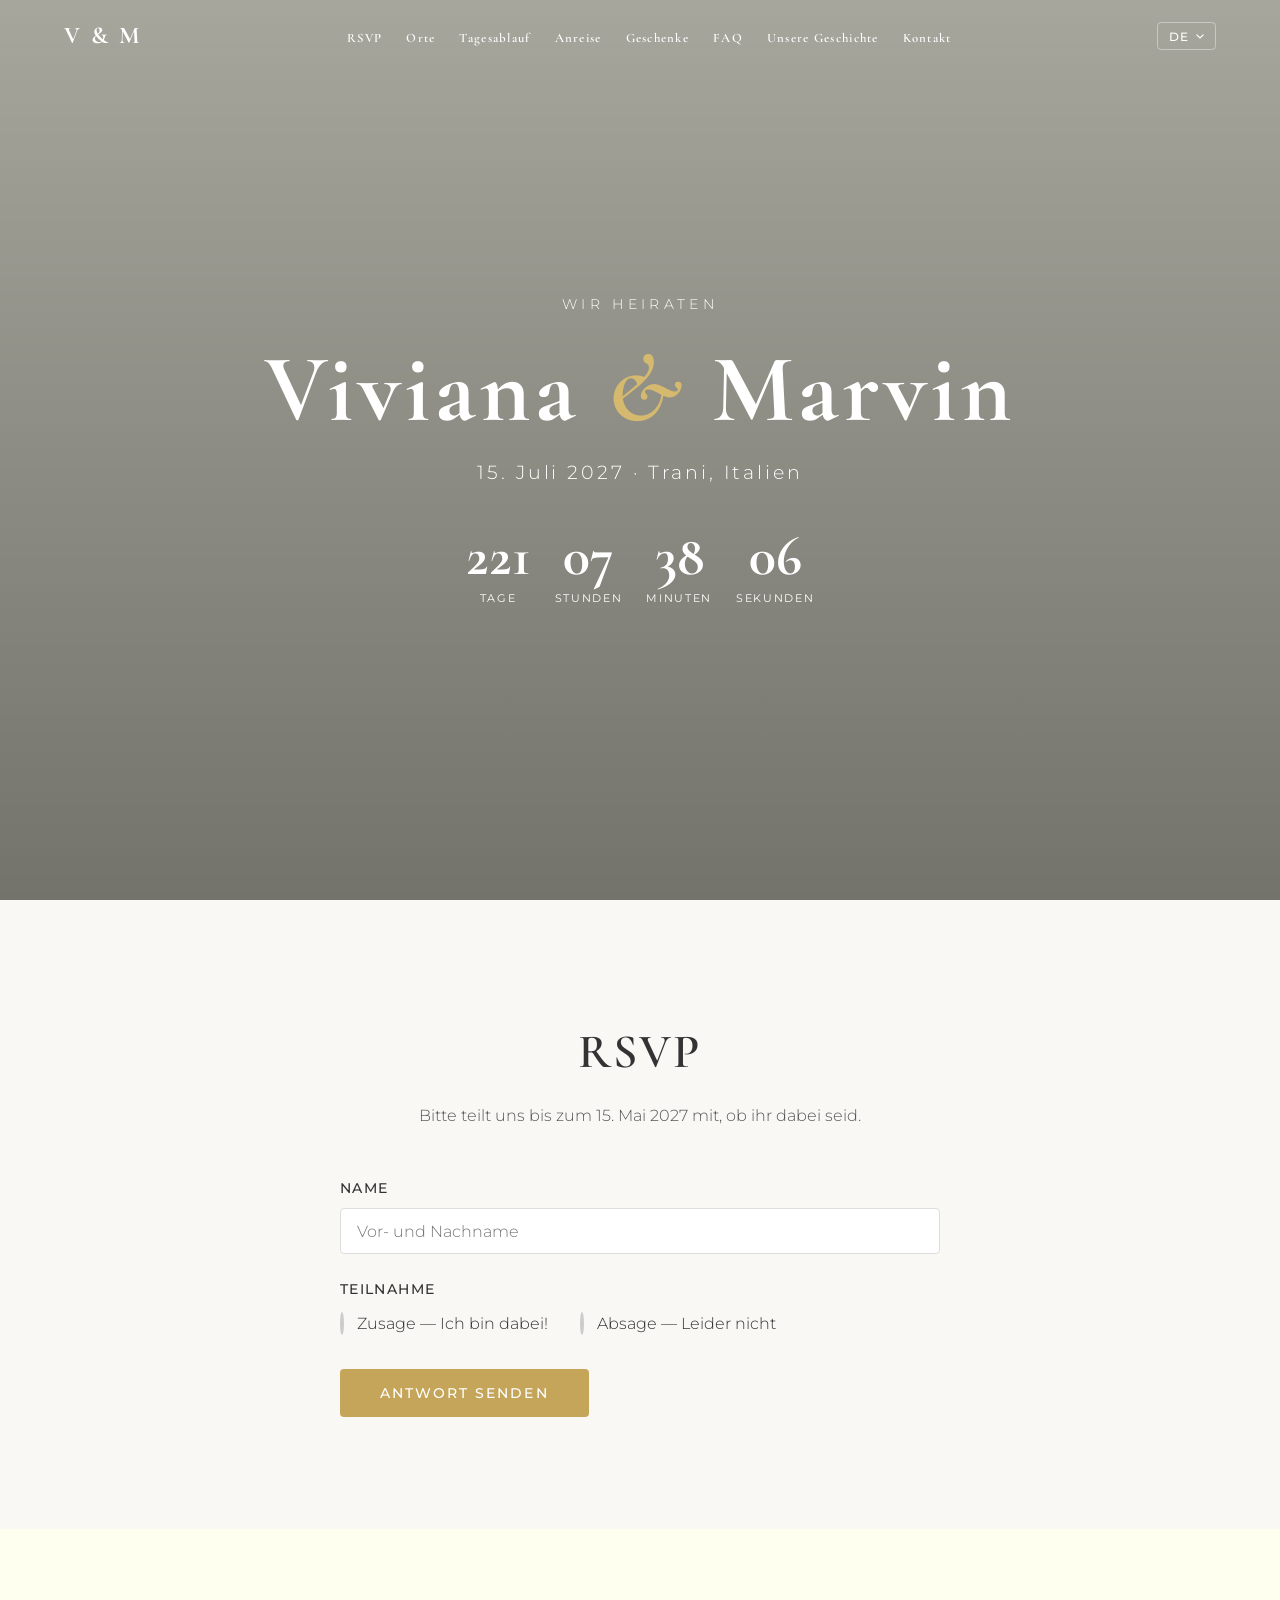
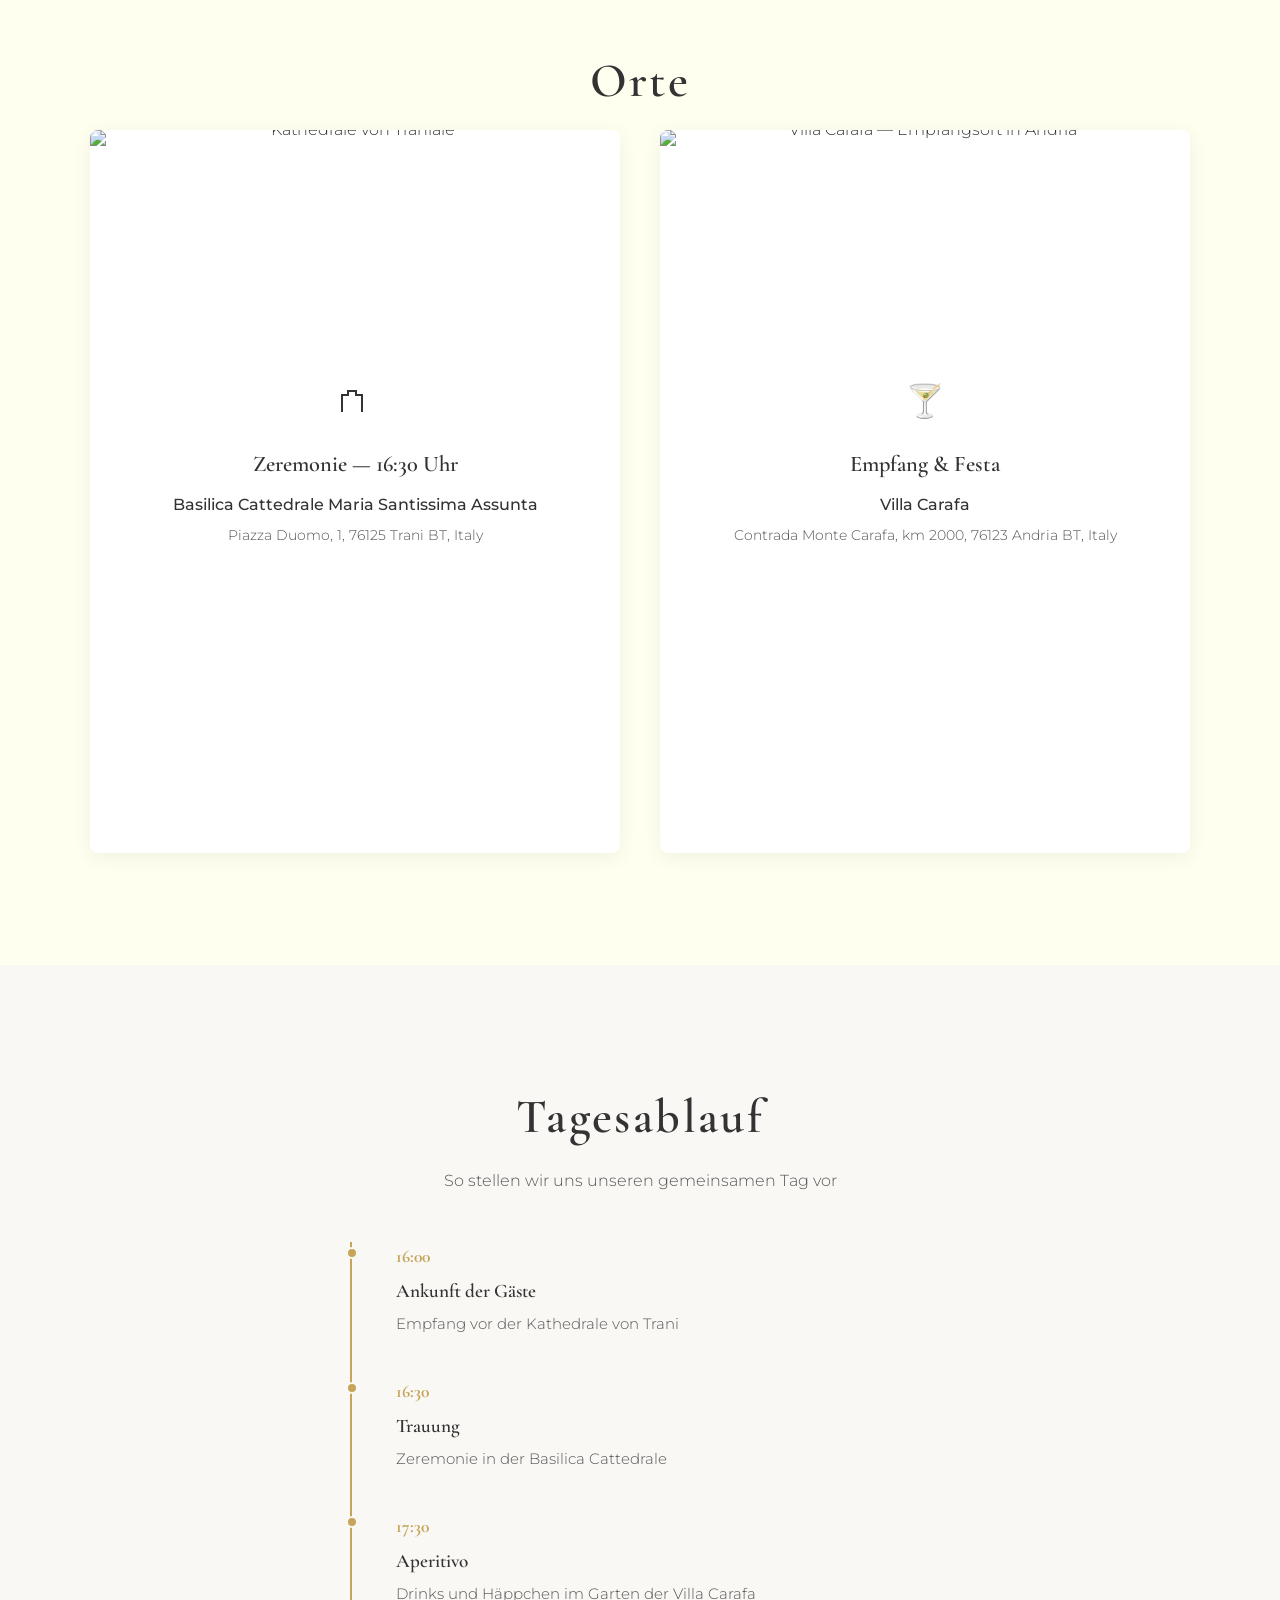
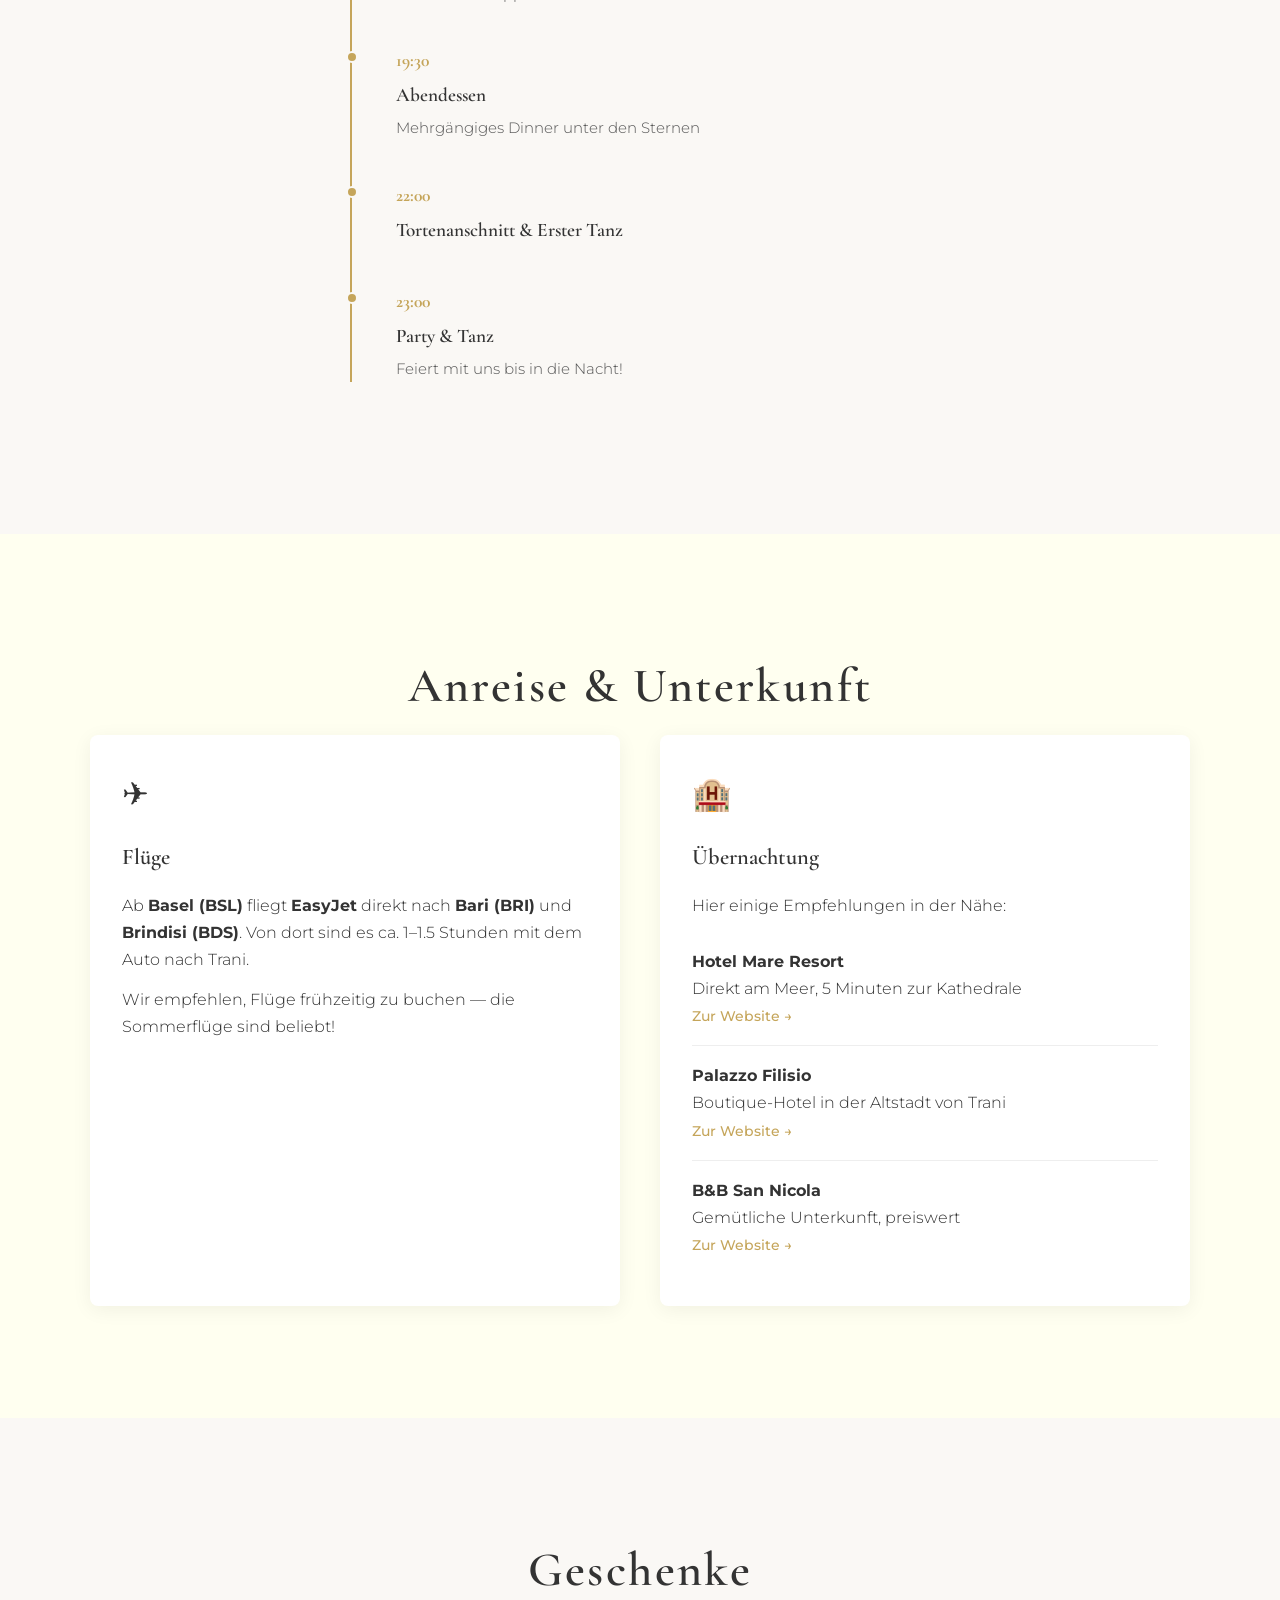
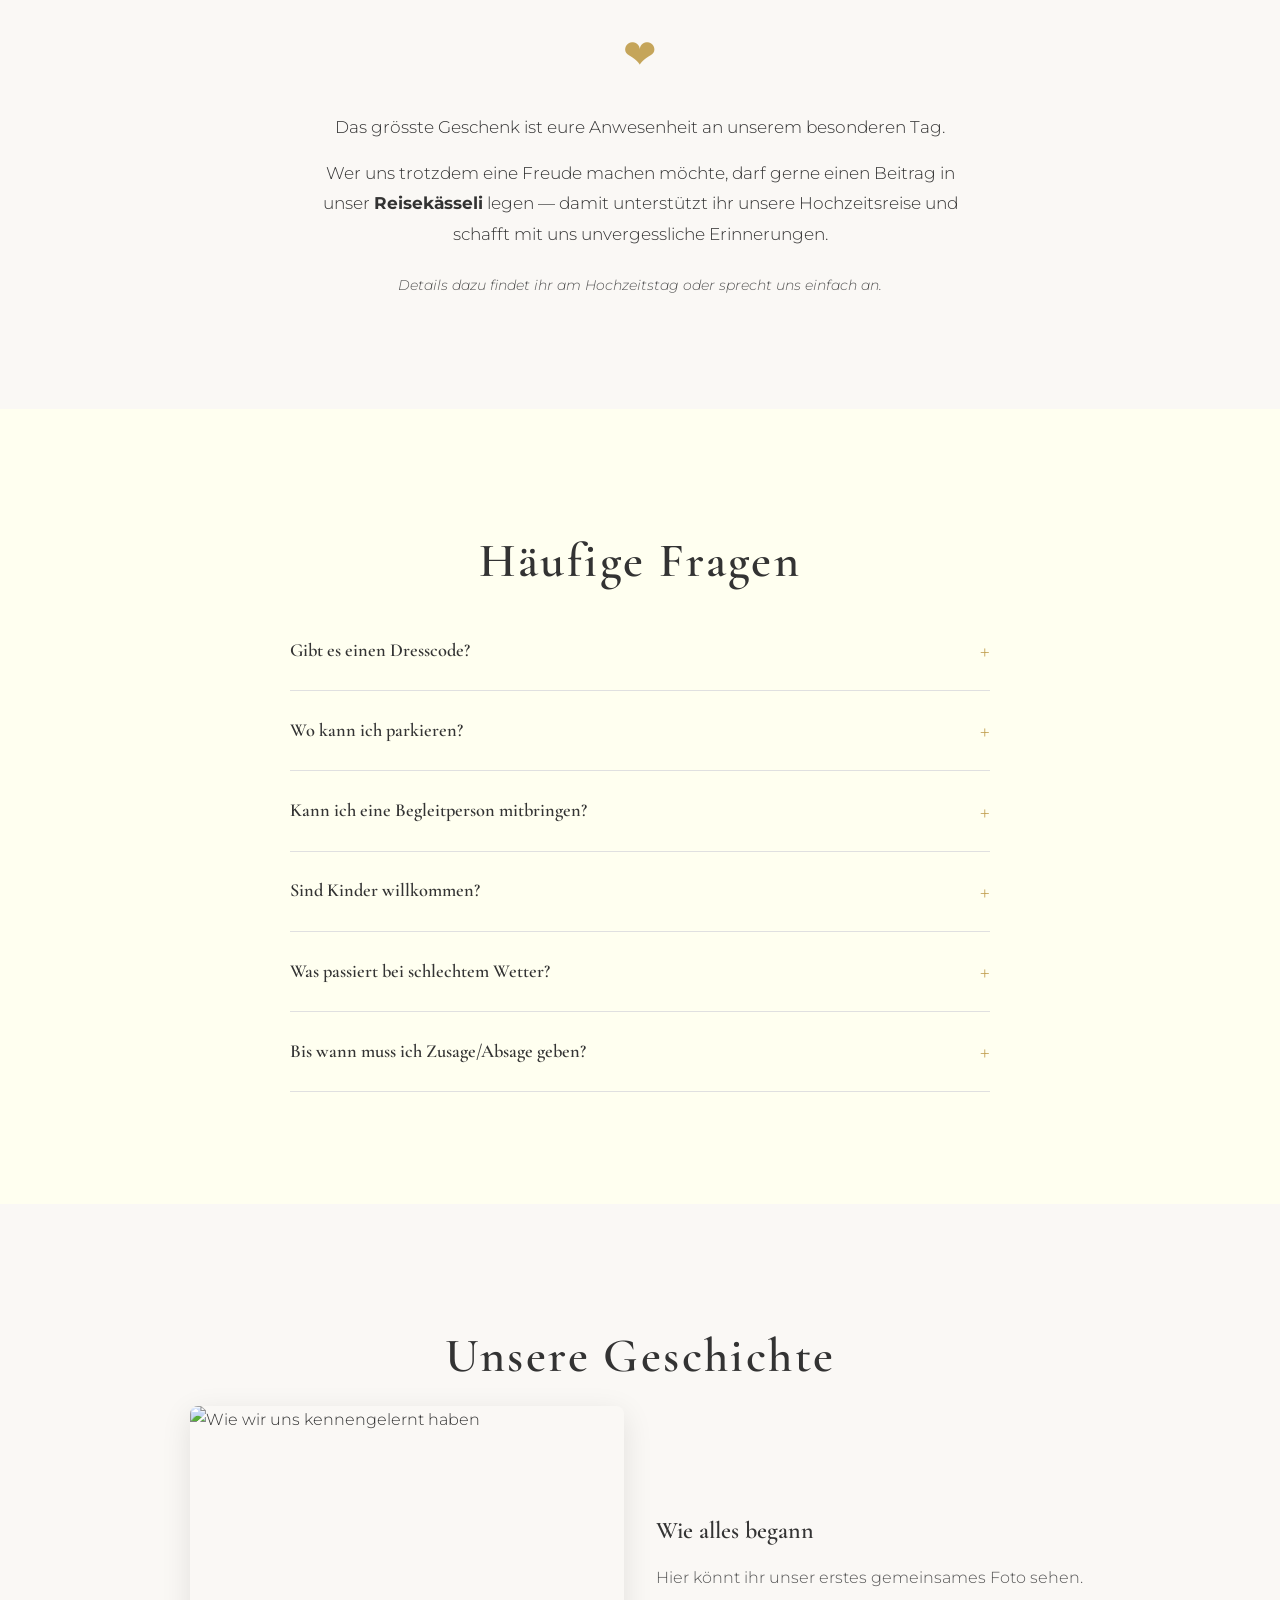
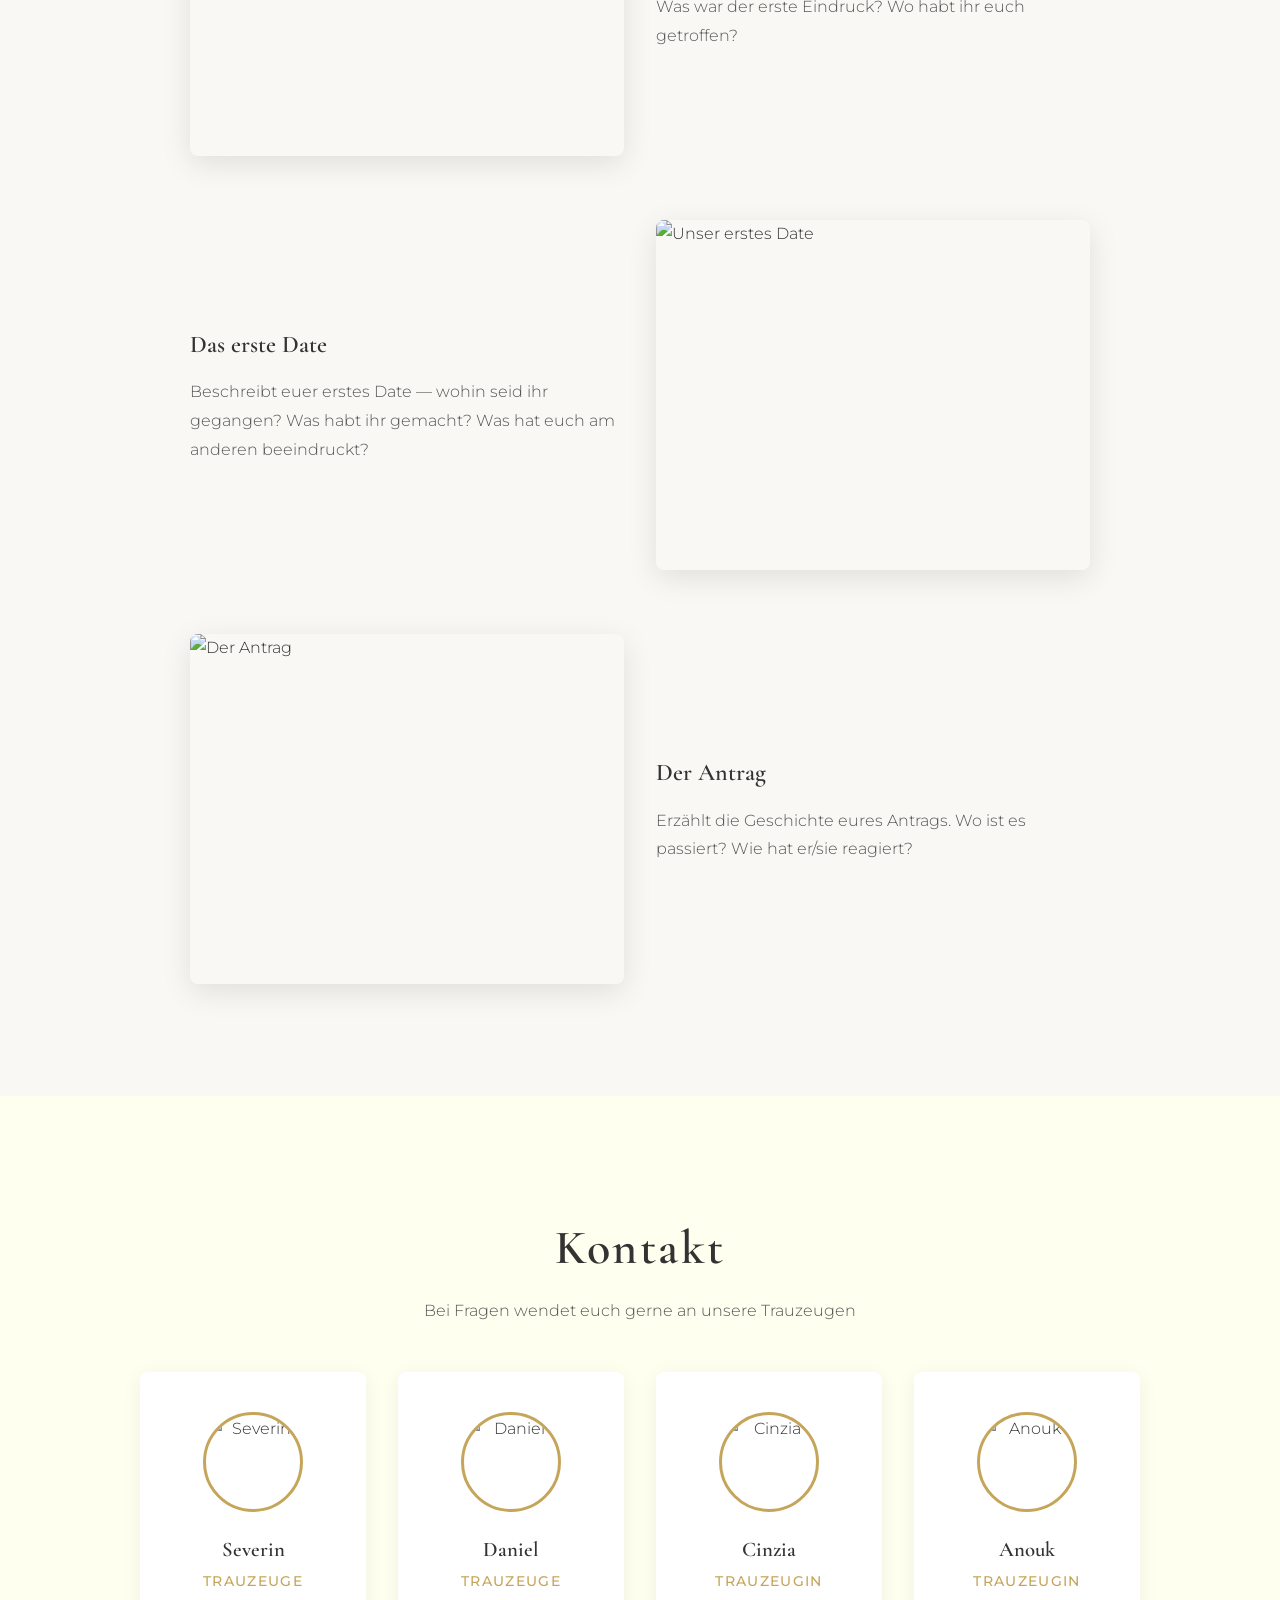
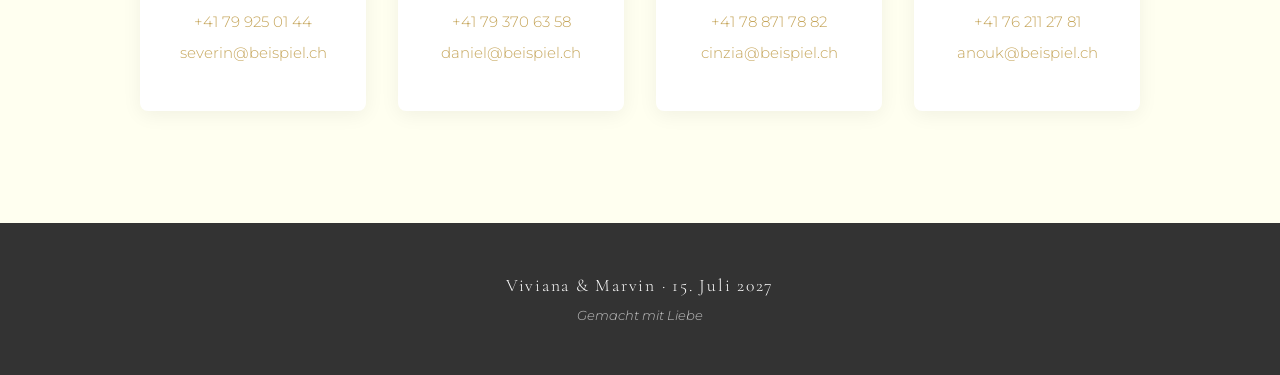
==== commit 4dc8f9a7: "video auf startseite" ====
--- a/index.html
+++ b/index.html
@@ -118,7 +118,10 @@
        HERO & COUNTDOWN
        ========================================================== -->
   <header class="hero" id="hero">
-    <!-- IMAGE: Lege euer Heldenbild unter images/hero.jpg ab (mind. 1920x1080px empfohlen) -->
+    <!-- VIDEO-HINTERGRUND: Autoplaying, stummgeschaltet, Loop -->
+    <video class="hero-video" autoplay muted loop playsinline preload="auto">
+      <source src="MARRIAGE PROPOSAL 2.mp4" type="video/mp4">
+    </video>
     <div class="hero-overlay"></div>
     <div class="hero-content">
       <p class="hero-subtitle">
@@ -289,7 +292,7 @@
       <div class="locations-grid">
 
         <!-- Zeremonie -->
-        <div class="location-card">
+        <div class="location-card reveal">
           <div class="location-image">
             <img src="images/Die Kathedralevon_Trani.jpg" alt="Kathedrale von Traniale" loading="lazy">
           </div>
@@ -311,7 +314,7 @@
         </div>
 
         <!-- Empfang -->
-        <div class="location-card">
+        <div class="location-card reveal">
           <div class="location-image">
             <img src="images/Villa-Carafa-Apulia.jpg" alt="Villa Carafa — Empfangsort in Andria" loading="lazy">
           </div>
@@ -353,7 +356,7 @@
 
       <div class="timeline">
 
-        <div class="timeline-item">
+        <div class="timeline-item reveal">
           <div class="timeline-time">16:00</div>
           <div class="timeline-dot"></div>
           <div class="timeline-content">
@@ -368,7 +371,7 @@
           </div>
         </div>
 
-        <div class="timeline-item">
+        <div class="timeline-item reveal">
           <div class="timeline-time">16:30</div>
           <div class="timeline-dot"></div>
           <div class="timeline-content">
@@ -383,7 +386,7 @@
           </div>
         </div>
 
-        <div class="timeline-item">
+        <div class="timeline-item reveal">
           <div class="timeline-time">17:30</div>
           <div class="timeline-dot"></div>
           <div class="timeline-content">
@@ -395,7 +398,7 @@
           </div>
         </div>
 
-        <div class="timeline-item">
+        <div class="timeline-item reveal">
           <div class="timeline-time">19:30</div>
           <div class="timeline-dot"></div>
           <div class="timeline-content">
@@ -410,7 +413,7 @@
           </div>
         </div>
 
-        <div class="timeline-item">
+        <div class="timeline-item reveal">
           <div class="timeline-time">22:00</div>
           <div class="timeline-dot"></div>
           <div class="timeline-content">
@@ -422,7 +425,7 @@
           </div>
         </div>
 
-        <div class="timeline-item">
+        <div class="timeline-item reveal">
           <div class="timeline-time">23:00</div>
           <div class="timeline-dot"></div>
           <div class="timeline-content">
@@ -454,7 +457,7 @@
       <div class="travel-grid">
 
         <!-- Flüge -->
-        <div class="travel-card">
+        <div class="travel-card reveal">
           <div class="travel-icon">&#9992;</div>
           <h3>
             <span class="lang-de">Flüge</span>
@@ -484,7 +487,7 @@
         </div>
 
         <!-- Hotels -->
-        <div class="travel-card">
+        <div class="travel-card reveal">
           <div class="travel-icon">&#127976;</div>
           <h3>
             <span class="lang-de">Übernachtung</span>
@@ -710,7 +713,7 @@
 
       <div class="story-timeline">
 
-        <div class="story-item">
+        <div class="story-item reveal">
           <div class="story-image">
             <!-- IMAGE: Euer Kennenlern-Foto unter images/story-1.jpg ablegen -->
             <img src="images/story-1.jpg" alt="Wie wir uns kennengelernt haben" loading="lazy">
@@ -736,7 +739,7 @@
           </div>
         </div>
 
-        <div class="story-item story-item--reverse">
+        <div class="story-item story-item--reverse reveal">
           <div class="story-image">
             <!-- IMAGE: Ein weiteres Foto unter images/story-2.jpg ablegen -->
             <img src="images/story-2.jpg" alt="Unser erstes Date" loading="lazy">
@@ -761,7 +764,7 @@
           </div>
         </div>
 
-        <div class="story-item">
+        <div class="story-item reveal">
           <div class="story-image">
             <!-- IMAGE: Verlobungsfoto unter images/story-3.jpg ablegen -->
             <img src="images/Antrag.png" alt="Der Antrag" loading="lazy">
@@ -807,32 +810,56 @@
 
       <div class="contact-grid">
 
-        <!-- TRAUZEUGE: Name und Kontaktdaten anpassen -->
-        <div class="contact-card">
+        <div class="contact-card reveal">
           <div class="contact-avatar">
-            <img src="images/trauzeuge.jpg" alt="Trauzeuge" loading="lazy">
-          </div>
-          <h3><!-- NAME -->Lukas Müller</h3>
+            <img src="images/trauzeuge-severin.jpg" alt="Severin" loading="lazy">
+          </div>
+          <h3>Severin</h3>
           <p class="contact-role">
             <span class="lang-de">Trauzeuge</span>
             <span class="lang-it">Testimone dello Sposo</span>
           </p>
-          <p><a href="tel:+41791234567">+41 79 123 45 67</a></p>
-          <p><a href="mailto:lukas@beispiel.ch">lukas@beispiel.ch</a></p>
-        </div>
-
-        <!-- TRAUZEUGIN: Name und Kontaktdaten anpassen -->
-        <div class="contact-card">
+          <p><a href="tel:+41799250144">+41 79 925 01 44</a></p>
+          <p><a href="mailto:severin@beispiel.ch">severin@beispiel.ch</a></p>
+        </div>
+
+        <div class="contact-card reveal">
           <div class="contact-avatar">
-            <img src="images/trauzeugin.jpg" alt="Trauzeugin" loading="lazy">
-          </div>
-          <h3><!-- NAME -->Sophie Fischer</h3>
+            <img src="images/trauzeuge-daniel.jpg" alt="Daniel" loading="lazy">
+          </div>
+          <h3>Daniel</h3>
+          <p class="contact-role">
+            <span class="lang-de">Trauzeuge</span>
+            <span class="lang-it">Testimone dello Sposo</span>
+          </p>
+          <p><a href="tel:+41793706358">+41 79 370 63 58</a></p>
+          <p><a href="mailto:daniel@beispiel.ch">daniel@beispiel.ch</a></p>
+        </div>
+
+        <div class="contact-card reveal">
+          <div class="contact-avatar">
+            <img src="images/trauzeugin-cinzia.jpg" alt="Cinzia" loading="lazy">
+          </div>
+          <h3>Cinzia</h3>
           <p class="contact-role">
             <span class="lang-de">Trauzeugin</span>
             <span class="lang-it">Testimone della Sposa</span>
           </p>
-          <p><a href="tel:+41797654321">+41 79 765 43 21</a></p>
-          <p><a href="mailto:sophie@beispiel.ch">sophie@beispiel.ch</a></p>
+          <p><a href="tel:+41788717882">+41 78 871 78 82</a></p>
+          <p><a href="mailto:cinzia@beispiel.ch">cinzia@beispiel.ch</a></p>
+        </div>
+
+        <div class="contact-card reveal">
+          <div class="contact-avatar">
+            <img src="images/trauzeugin-anouk.jpg" alt="Anouk" loading="lazy">
+          </div>
+          <h3>Anouk</h3>
+          <p class="contact-role">
+            <span class="lang-de">Trauzeugin</span>
+            <span class="lang-it">Testimone della Sposa</span>
+          </p>
+          <p><a href="tel:+41762112781">+41 76 211 27 81</a></p>
+          <p><a href="mailto:anouk@beispiel.ch">anouk@beispiel.ch</a></p>
         </div>
 
       </div>
@@ -1040,6 +1067,38 @@
     window.addEventListener('scroll', () => {
       navbar.classList.toggle('scrolled', window.scrollY > 50);
     });
+
+
+    // ---- SCROLL-ANIMATIONEN (IntersectionObserver) ----
+    const revealObserver = new IntersectionObserver((entries) => {
+      entries.forEach((entry, i) => {
+        if (entry.isIntersecting) {
+          // Gestaffelte Verzögerung für Geschwister-Elemente
+          const siblings = entry.target.parentElement.querySelectorAll('.reveal');
+          let delay = 0;
+          siblings.forEach((el, idx) => {
+            if (el === entry.target) delay = idx * 100;
+          });
+          setTimeout(() => entry.target.classList.add('visible'), delay);
+          revealObserver.unobserve(entry.target);
+        }
+      });
+    }, { threshold: 0.12 });
+
+    document.querySelectorAll('.reveal').forEach(el => revealObserver.observe(el));
+
+    // ---- SHIMMER auf Section-Titeln beim Einblenden ----
+    const shimmerObserver = new IntersectionObserver((entries) => {
+      entries.forEach(entry => {
+        if (entry.isIntersecting) {
+          entry.target.classList.add('shimmer-active');
+          shimmerObserver.unobserve(entry.target);
+        }
+      });
+    }, { threshold: 0.5 });
+
+    document.querySelectorAll('.section-title').forEach(el => shimmerObserver.observe(el));
+
   </script>
 
 </body>
--- a/style.css
+++ b/style.css
@@ -30,6 +30,8 @@
   --font-body:    'Montserrat', 'Helvetica Neue', Arial, sans-serif;
 
   --max-width: 1100px;
+
+  --ease-out: cubic-bezier(0.23, 1, 0.32, 1);
 }
 
 
@@ -198,11 +200,17 @@
   font-weight: 500;
   letter-spacing: 0.1em;
   color: var(--color-white);
-  transition: all 0.3s ease;
-}
-
-.lang-switcher-btn:hover {
-  border-color: rgba(255, 255, 255, 0.8);
+  transition: border-color 200ms var(--ease-out), color 200ms var(--ease-out), transform 160ms var(--ease-out);
+}
+
+@media (hover: hover) and (pointer: fine) {
+  .lang-switcher-btn:hover {
+    border-color: rgba(255, 255, 255, 0.8);
+  }
+}
+
+.lang-switcher-btn:active {
+  transform: scale(0.97);
 }
 
 .navbar.scrolled .lang-switcher-btn {
@@ -217,7 +225,7 @@
 .lang-chevron {
   width: 8px;
   height: auto;
-  transition: transform 0.3s ease;
+  transition: transform 200ms var(--ease-out);
 }
 
 /* Pfeil dreht sich beim Öffnen */
@@ -239,15 +247,35 @@
   padding: 0.4rem 0;
   opacity: 0;
   visibility: hidden;
-  transform: translateY(-8px);
-  transition: all 0.25s ease;
+  transform: translateY(-8px) scale(0.97);
+  transform-origin: top right;
+  transition: opacity 200ms var(--ease-out), transform 200ms var(--ease-out), visibility 200ms;
 }
 
 /* Dropdown sichtbar wenn offen */
 .lang-dropdown.lang-dropdown-open {
   opacity: 1;
   visibility: visible;
+  transform: translateY(0) scale(1);
+}
+
+/* Stagger: Items erscheinen kaskadierend */
+.lang-dropdown li {
+  opacity: 0;
+  transform: translateY(4px);
+  transition: opacity 150ms var(--ease-out), transform 150ms var(--ease-out);
+}
+
+.lang-dropdown.lang-dropdown-open li:nth-child(1) {
+  opacity: 1;
   transform: translateY(0);
+  transition-delay: 60ms;
+}
+
+.lang-dropdown.lang-dropdown-open li:nth-child(2) {
+  opacity: 1;
+  transform: translateY(0);
+  transition-delay: 100ms;
 }
 
 .lang-option {
@@ -263,12 +291,18 @@
   font-size: 0.85rem;
   font-weight: 400;
   color: var(--color-charcoal);
-  transition: background-color 0.2s ease;
-}
-
-.lang-option:hover {
-  background-color: var(--color-bg-alt);
-  color: var(--color-gold);
+  transition: background-color 150ms var(--ease-out), color 150ms var(--ease-out), transform 160ms var(--ease-out);
+}
+
+@media (hover: hover) and (pointer: fine) {
+  .lang-option:hover {
+    background-color: var(--color-bg-alt);
+    color: var(--color-gold);
+  }
+}
+
+.lang-option:active {
+  transform: scale(0.97);
 }
 
 .lang-option-label {
@@ -387,10 +421,22 @@
   color: var(--color-white);
 }
 
+/* Video-Hintergrund: deckt den gesamten Hero-Bereich ab */
+.hero-video {
+  position: absolute;
+  inset: 0;
+  width: 100%;
+  height: 100%;
+  object-fit: cover;
+  object-position: center;
+  z-index: 0;
+}
+
 /* Dunkles Overlay über dem Bild, damit der weisse Text lesbar bleibt */
 .hero-overlay {
   position: absolute;
-  inset: 0;                     /* Kurzform für top/right/bottom/left: 0 */
+  inset: 0;
+  z-index: 1;
   background: linear-gradient(
     to bottom,
     rgba(0, 0, 0, 0.35),
@@ -399,8 +445,8 @@
 }
 
 .hero-content {
-  position: relative;           /* Hebt den Inhalt über das Overlay */
-  z-index: 1;
+  position: relative;
+  z-index: 2;
   padding: 2rem 1rem;
 }
 
@@ -998,14 +1044,20 @@
    KONTAKT
 
    LAYOUT: CSS Grid
-   - 1 Spalte auf Mobil, 2 Spalten ab 768px
+   - 1 Spalte auf Mobil, 2 Spalten ab 768px, 4 Spalten ab 1024px
    ========================================================== */
 .contact-grid {
   display: grid;
-  grid-template-columns: 1fr;
+  grid-template-columns: 1fr 1fr;
   gap: 2rem;
-  max-width: 700px;
+  max-width: 900px;
   margin: 0 auto;
+}
+
+@media (max-width: 600px) {
+  .contact-grid {
+    grid-template-columns: 1fr;
+  }
 }
 
 .contact-card {
@@ -1106,11 +1158,10 @@
     font-size: 3.5rem;
   }
 
-  /* Location & Reise & Kontakt: 2 Spalten nebeneinander via Grid */
+  /* Location & Reise: 2 Spalten nebeneinander via Grid */
   .locations-grid,
-  .travel-grid,
-  .contact-grid {
-    grid-template-columns: 1fr 1fr;   /* Zwei gleichbreite Spalten */
+  .travel-grid {
+    grid-template-columns: 1fr 1fr;
   }
 
   /* Story: Bild und Text nebeneinander via Flexbox */
@@ -1192,4 +1243,135 @@
   .section {
     padding: 7rem 0;
   }
-}
+
+  .contact-grid {
+    grid-template-columns: repeat(4, 1fr);
+    max-width: 1000px;
+  }
+}
+
+
+/* ==========================================================
+   ANIMATIONEN
+   ========================================================== */
+
+/* ---- Hero Einblendung ---- */
+@keyframes fadeInDown {
+  from { opacity: 0; transform: translateY(-30px); }
+  to   { opacity: 1; transform: translateY(0); }
+}
+
+@keyframes fadeInUp {
+  from { opacity: 0; transform: translateY(40px); }
+  to   { opacity: 1; transform: translateY(0); }
+}
+
+@keyframes fadeIn {
+  from { opacity: 0; }
+  to   { opacity: 1; }
+}
+
+@keyframes float {
+  0%, 100% { transform: translateY(0); }
+  50%       { transform: translateY(-8px); }
+}
+
+@keyframes pulse-dot {
+  0%, 100% { box-shadow: 0 0 0 0 rgba(197, 165, 90, 0.6); }
+  50%       { box-shadow: 0 0 0 8px rgba(197, 165, 90, 0); }
+}
+
+@keyframes shimmer {
+  0%   { background-position: -200% center; }
+  100% { background-position:  200% center; }
+}
+
+.hero-subtitle {
+  animation: fadeInDown 0.8s ease both;
+  animation-delay: 0.2s;
+}
+
+.hero-title {
+  animation: fadeInUp 0.9s ease both;
+  animation-delay: 0.5s;
+}
+
+.hero-date {
+  animation: fadeIn 0.8s ease both;
+  animation-delay: 0.9s;
+}
+
+.countdown {
+  animation: fadeIn 0.8s ease both;
+  animation-delay: 1.2s;
+}
+
+/* Schwebende Herz-Icon im Geschenke-Bereich */
+.gifts-icon {
+  animation: float 3s ease-in-out infinite;
+}
+
+/* Pulsende Timeline-Punkte */
+.timeline-dot {
+  animation: pulse-dot 2s ease-in-out infinite;
+}
+
+/* ---- Scroll-Animationen ---- */
+.reveal {
+  opacity: 0;
+  transform: translateY(35px);
+  transition: opacity 0.7s ease, transform 0.7s ease;
+}
+
+.reveal.visible {
+  opacity: 1;
+  transform: translateY(0);
+}
+
+/* Karten mit leichtem Scale-Effekt */
+.location-card,
+.travel-card,
+.contact-card {
+  transition: transform 0.35s ease, box-shadow 0.35s ease;
+}
+
+.location-card:hover,
+.travel-card:hover,
+.contact-card:hover {
+  transform: translateY(-6px);
+  box-shadow: 0 12px 40px rgba(0, 0, 0, 0.12);
+}
+
+/* Gold-Shimmer auf Section-Titeln */
+.section-title {
+  background: linear-gradient(
+    90deg,
+    var(--color-charcoal) 0%,
+    var(--color-charcoal) 40%,
+    var(--color-gold) 50%,
+    var(--color-charcoal) 60%,
+    var(--color-charcoal) 100%
+  );
+  background-size: 200% auto;
+  -webkit-background-clip: text;
+  -webkit-text-fill-color: transparent;
+  background-clip: text;
+}
+
+.section-title.shimmer-active {
+  animation: shimmer 1.8s linear forwards;
+}
+
+/* FAQ hover lift */
+.faq-item summary {
+  transition: color 0.3s ease, padding-left 0.3s ease;
+}
+
+.faq-item summary:hover {
+  padding-left: 0.5rem;
+}
+
+/* Countdown-Zahlen highlight beim Wechsel */
+.countdown-number.tick {
+  animation: fadeInUp 0.25s ease;
+}
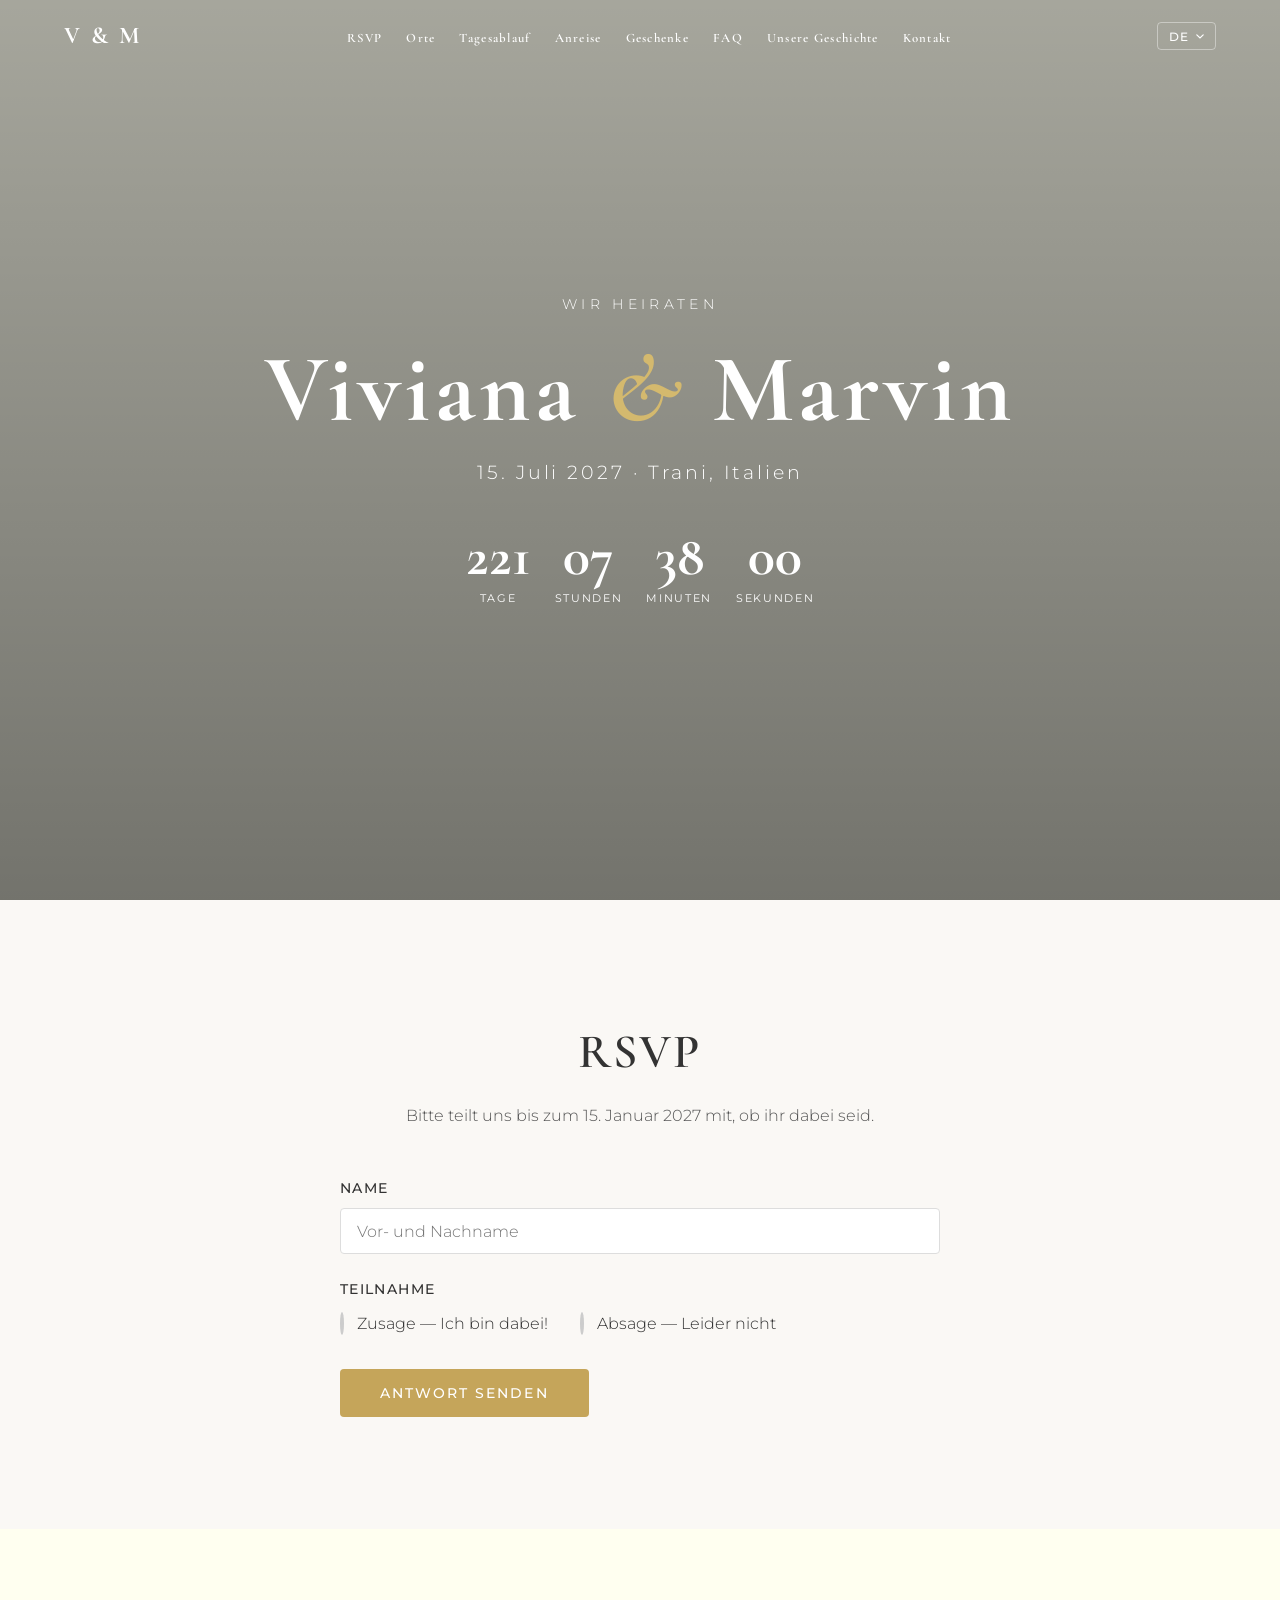
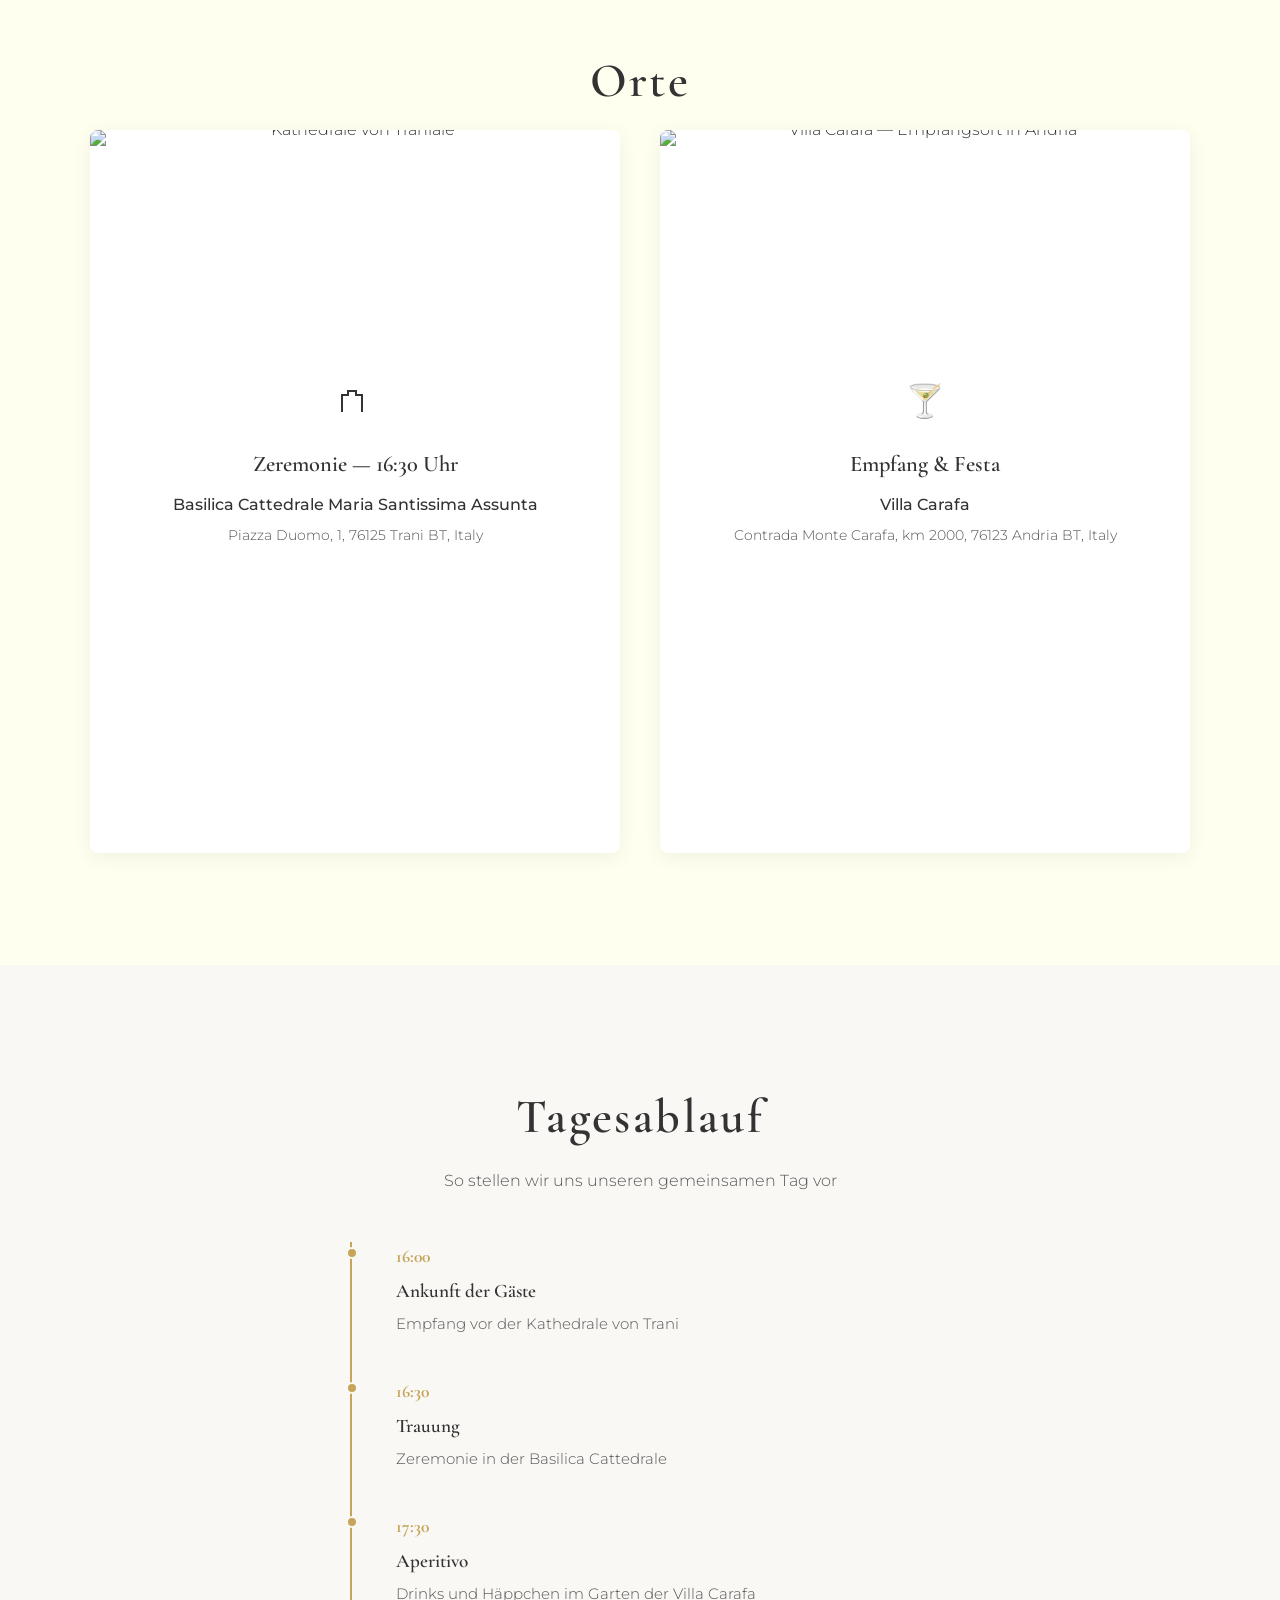
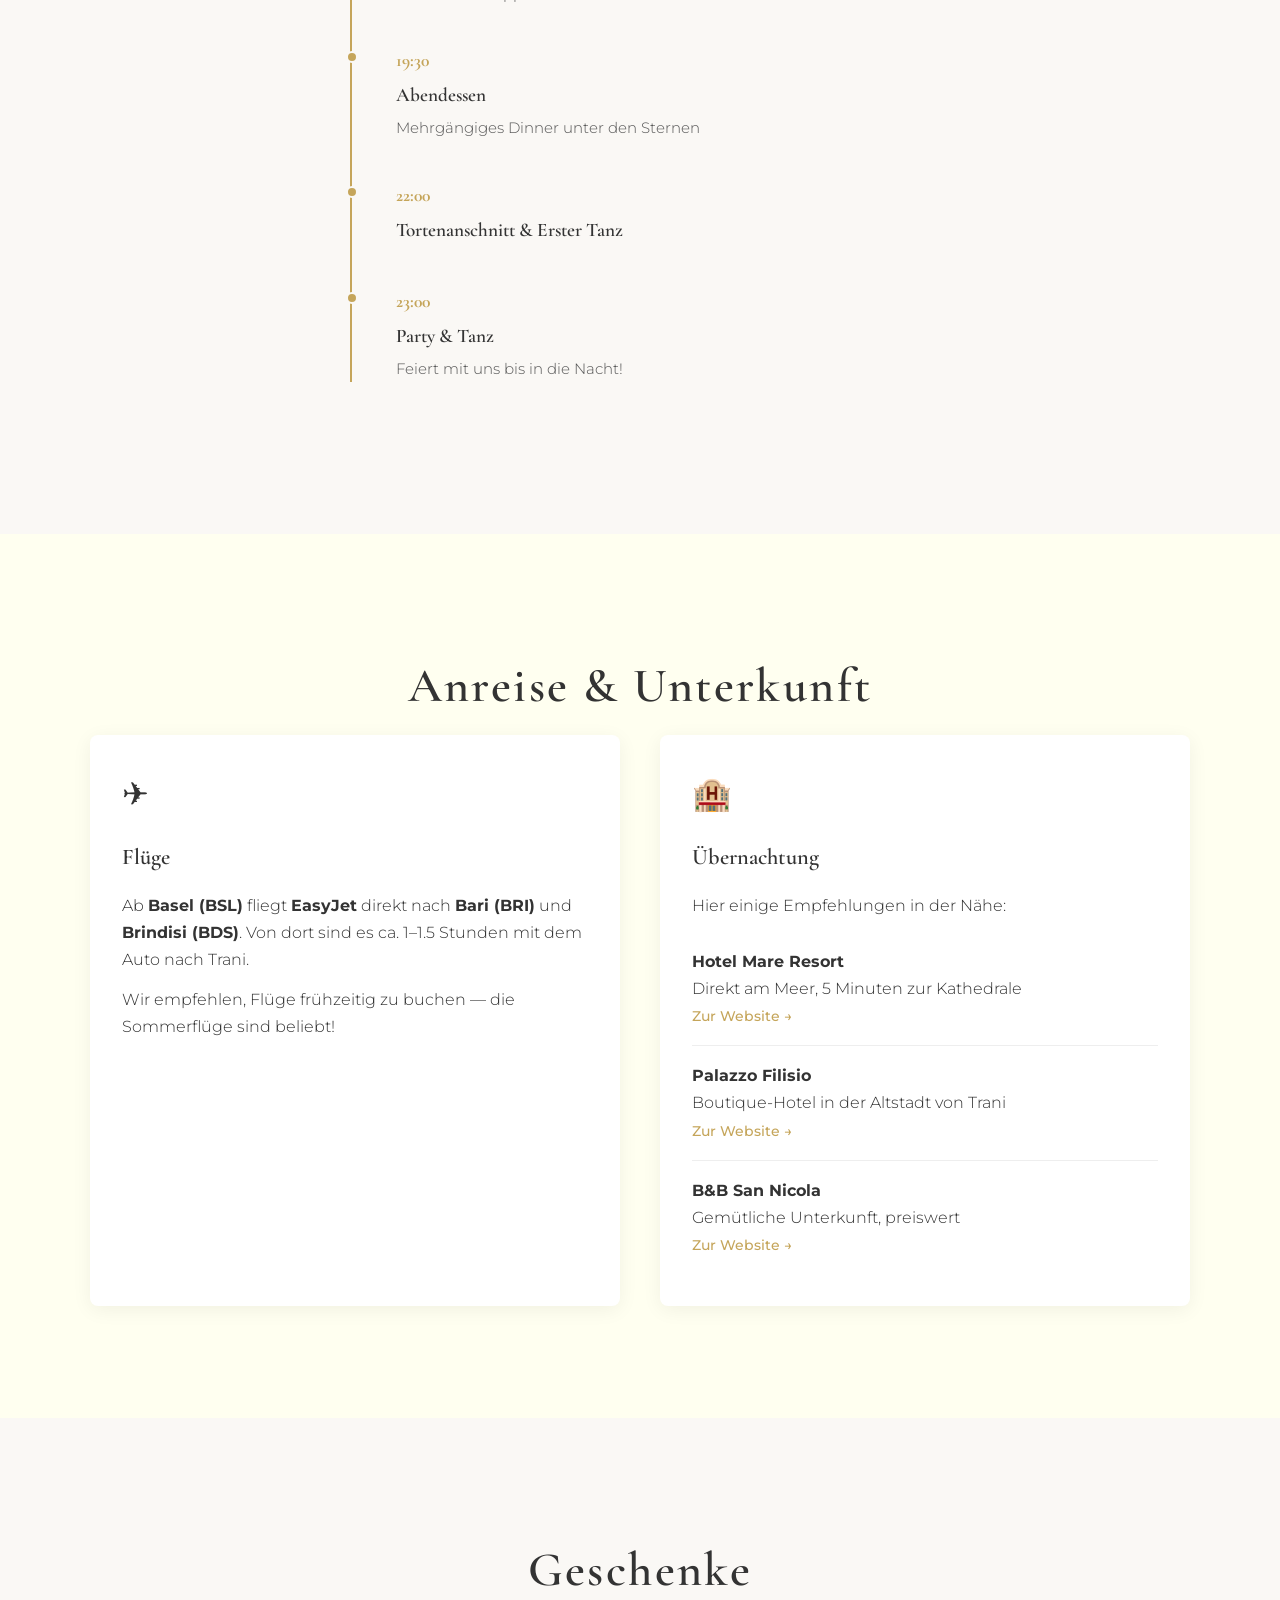
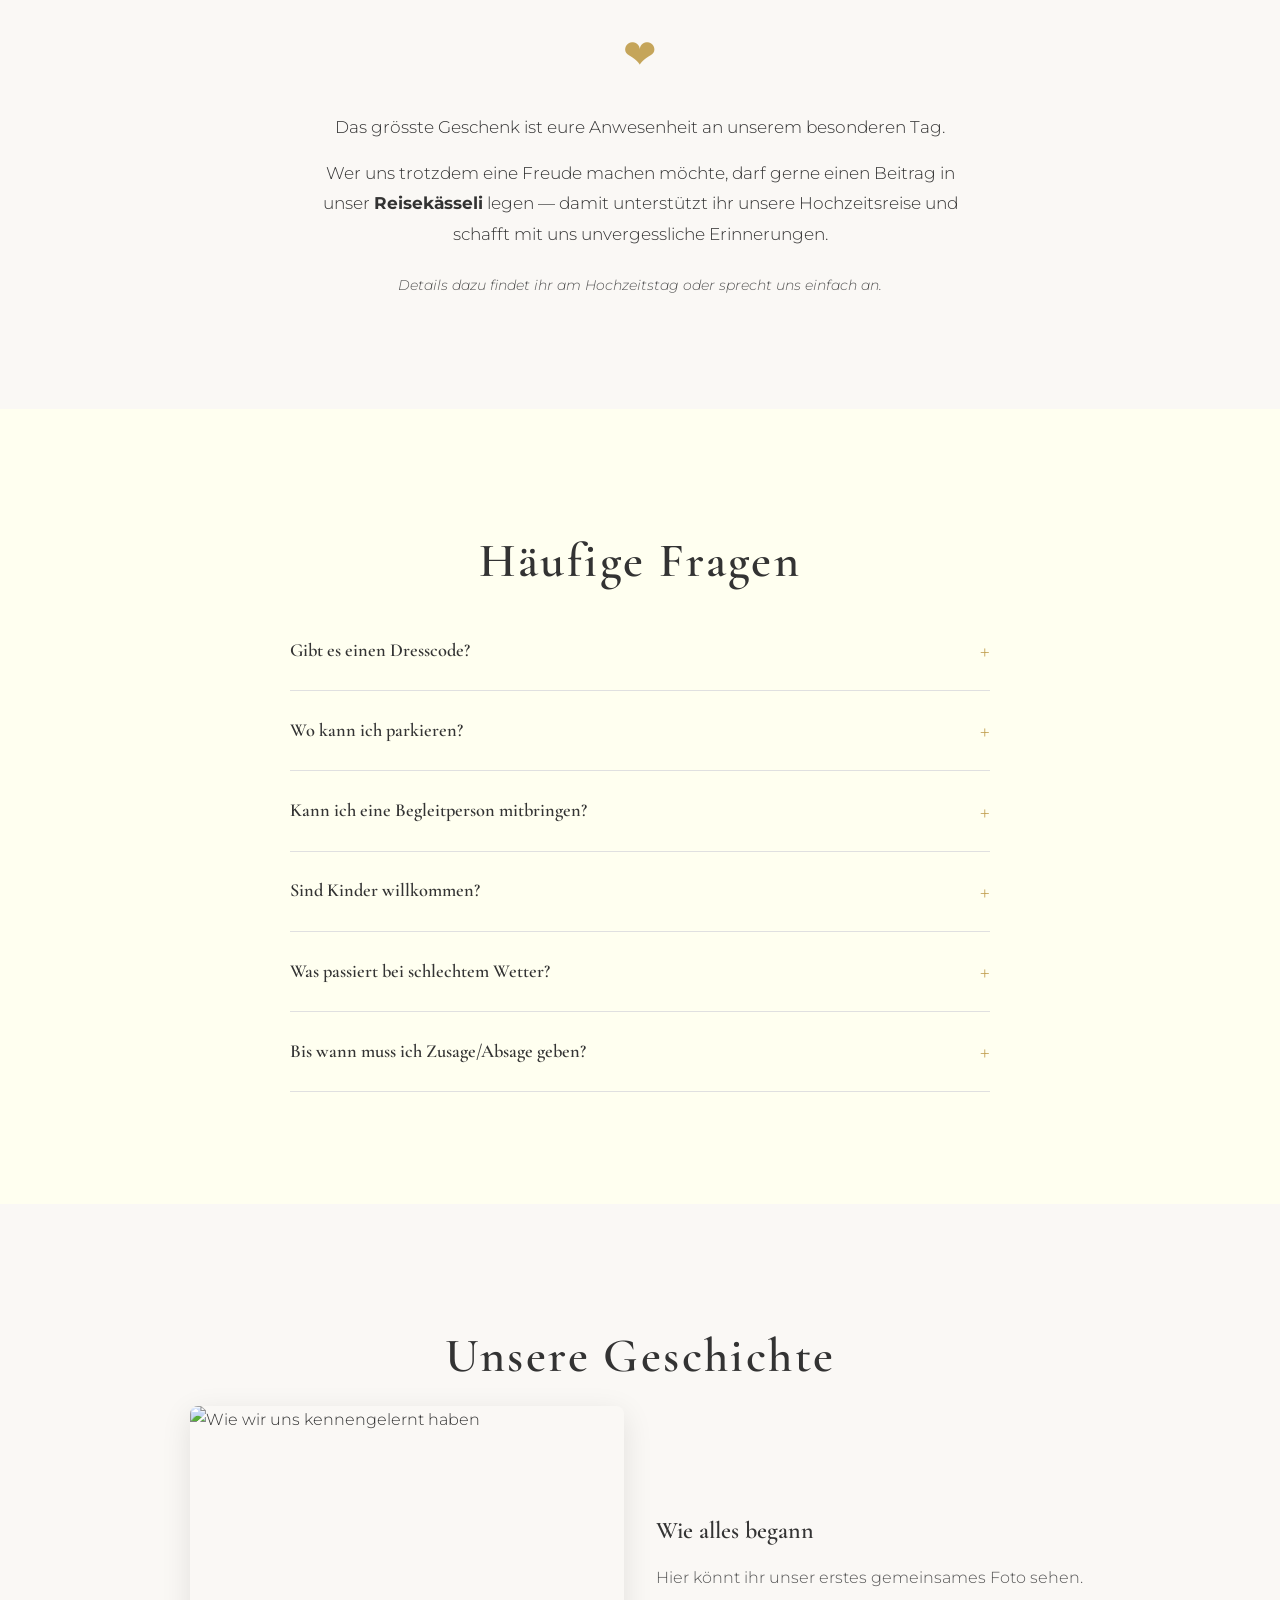
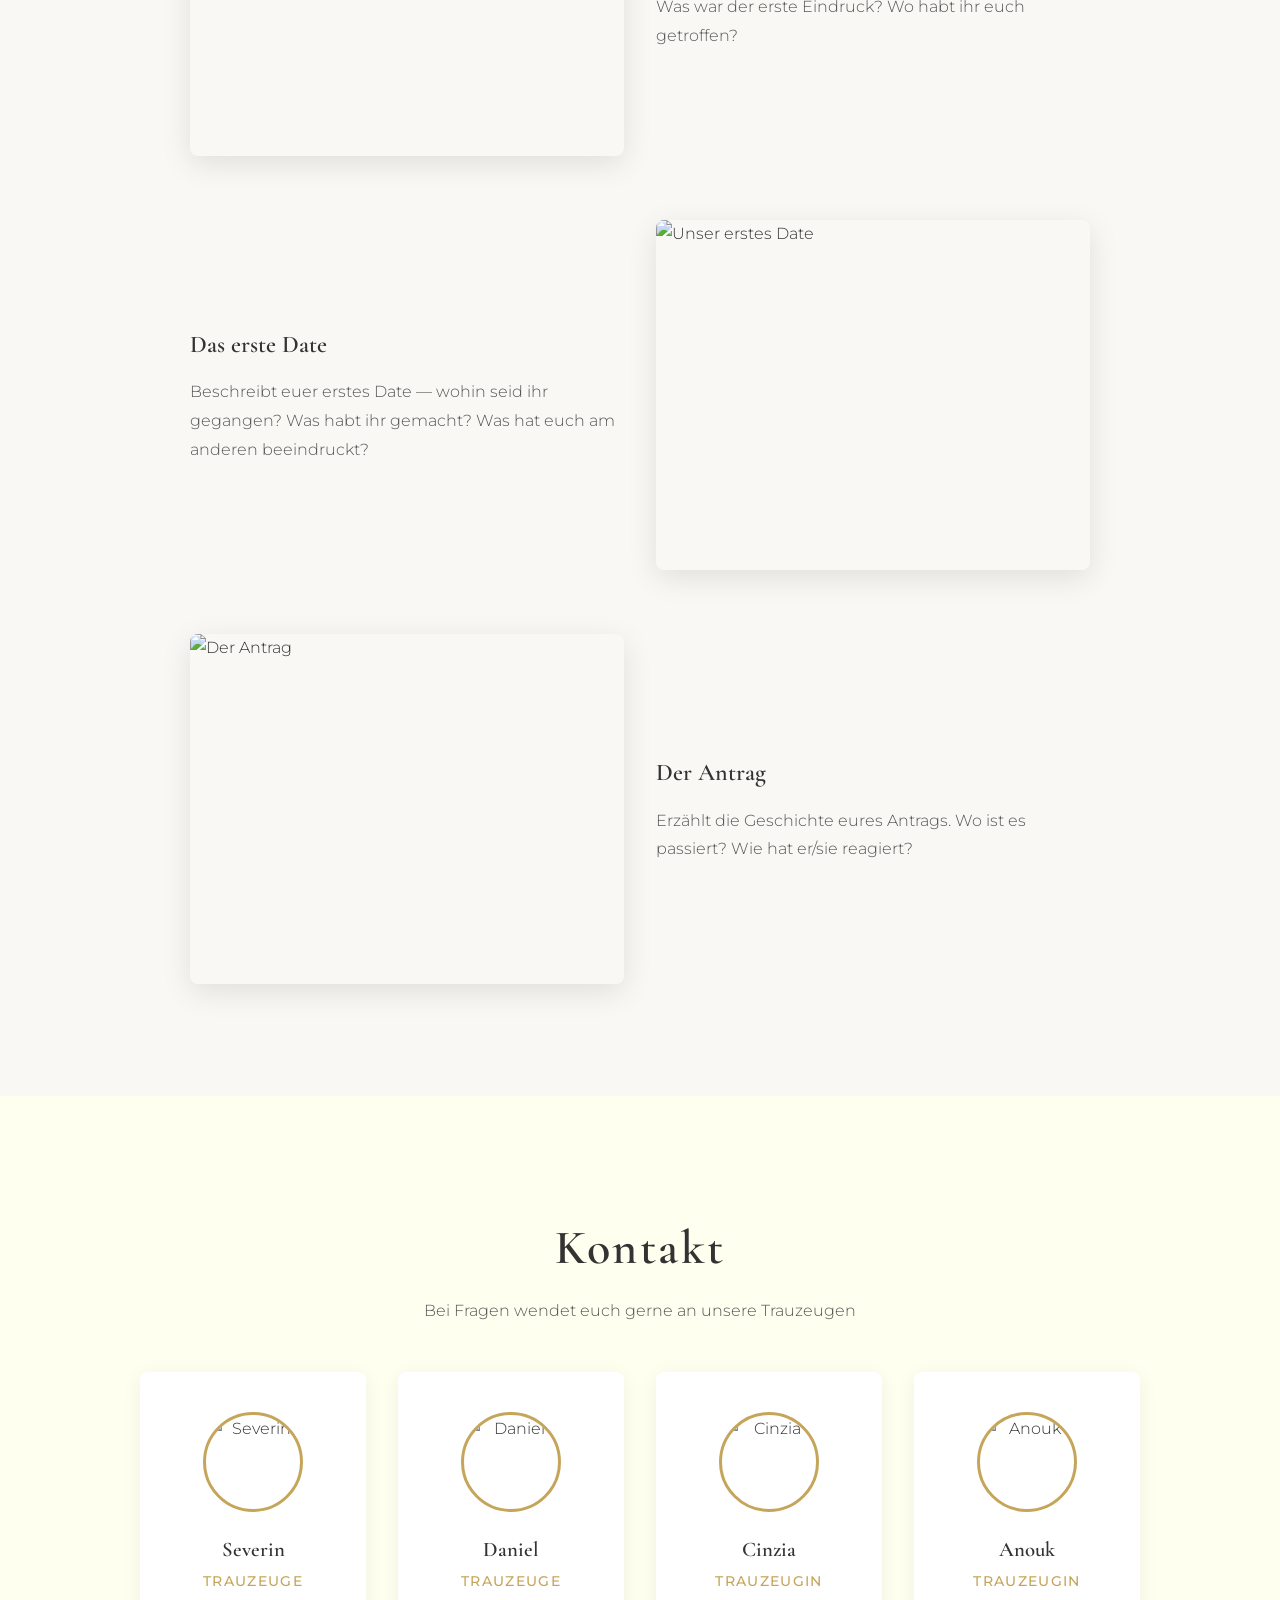
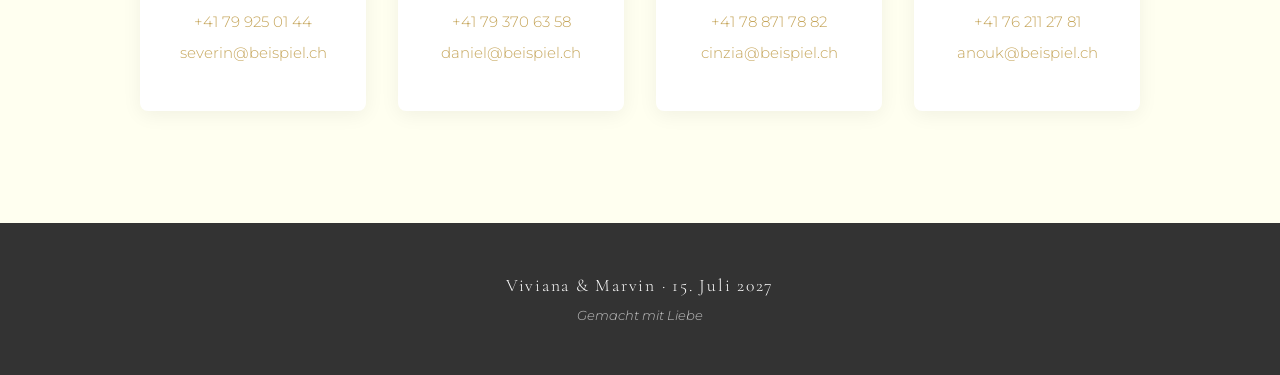
==== commit d262d2f3: "changed 15. Mai to 15. Januar" ====
--- a/index.html
+++ b/index.html
@@ -181,7 +181,7 @@
     <div class="container">
       <h2 class="section-title">RSVP</h2>
       <p class="section-subtitle">
-        <span class="lang-de">Bitte teilt uns bis zum 15. Mai 2027 mit, ob ihr dabei seid.</span>
+        <span class="lang-de">Bitte teilt uns bis zum 15. Januar 2027 mit, ob ihr dabei seid.</span>
         <span class="lang-it">Vi preghiamo di confermare la vostra presenza entro il 15 maggio 2027.</span>
       </p>
 
@@ -686,12 +686,12 @@
           </summary>
           <div class="faq-answer">
             <p class="lang-de">
-              Bitte meldet euch bis spätestens <strong>15. Mai 2027</strong> über unser
+              Bitte meldet euch bis spätestens <strong>15. Januar 2027</strong> über unser
               <a href="#rsvp">RSVP-Formular</a> an.
             </p>
             <!-- ITALIAN_TEXT: Übersetzung anpassen -->
             <p class="lang-it">
-              Vi preghiamo di rispondere entro il <strong>15 maggio 2027</strong> tramite il nostro
+              Vi preghiamo di rispondere entro il <strong>15 gennaio 2027</strong> tramite il nostro
               <a href="#rsvp">modulo RSVP</a>.
             </p>
           </div>
